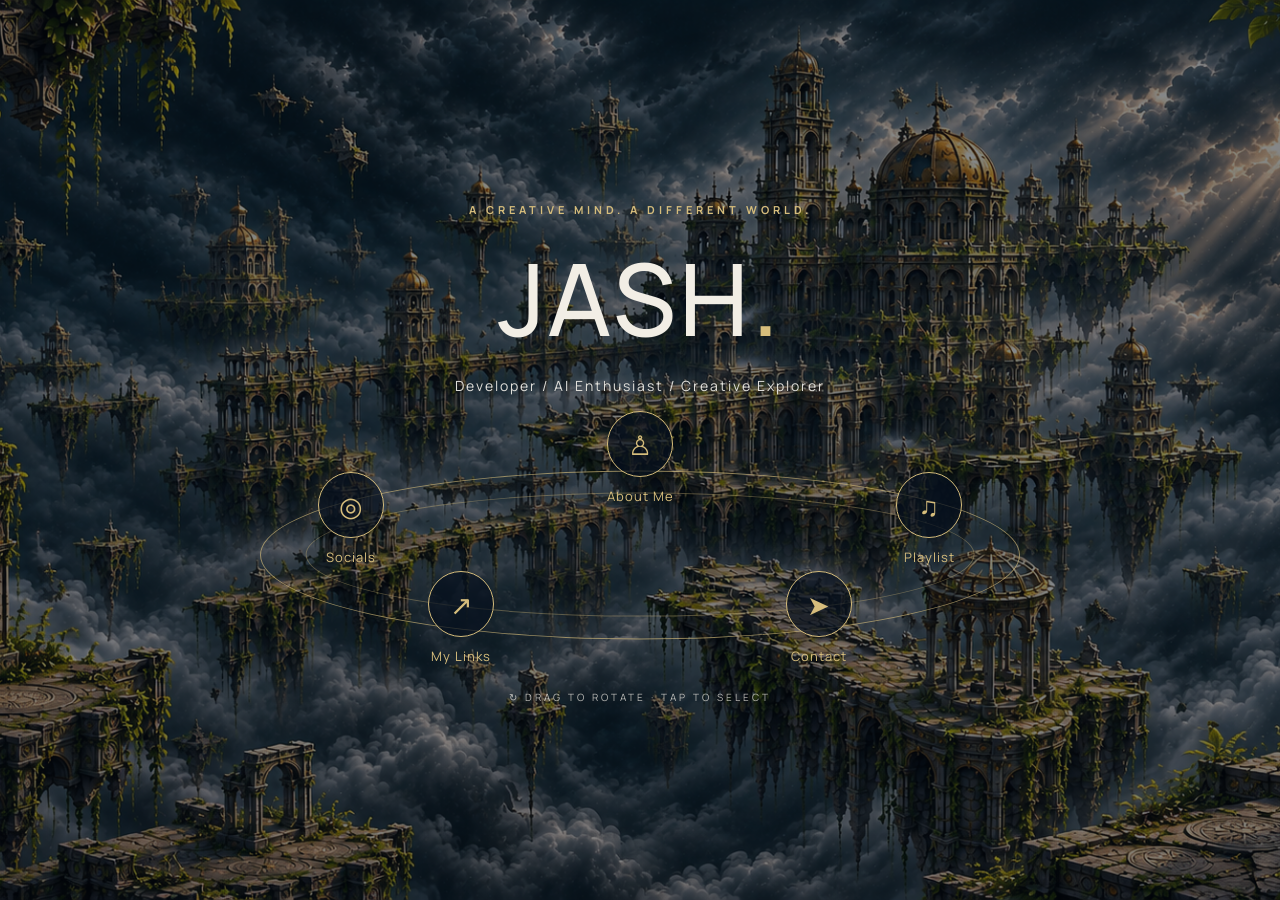
==== index.html @ 4633e201 "Initial commit: JASH Creative World portfolio" ====
<!DOCTYPE html>
<html lang="en">
<head>
    <meta charset="UTF-8">
    <meta name="viewport" content="width=device-width, initial-scale=1.0">

    <meta name="theme-color" content="#07111f">

    <title>JASH | My Creative World</title>

    <!-- Google Fonts -->
    <link rel="preconnect" href="https://fonts.googleapis.com">
    <link rel="preconnect" href="https://fonts.gstatic.com" crossorigin>

    <link href="https://fonts.googleapis.com/css2?family=Manrope:wght@400;500;600;700;800&display=swap" rel="stylesheet">

    <!-- CSS -->
    <link rel="stylesheet" href="css/style.css">
</head>

<body>

    <!-- Fixed background -->
    <div class="background"></div>
    <div class="background-overlay"></div>

    <!-- Main website -->
    <main id="app">

    <!-- HERO INTRODUCTION -->
    <section class="hero">

        <p class="hero-eyebrow">
            A CREATIVE MIND. A DIFFERENT WORLD.
        </p>

        <h1>JASH<span>.</span></h1>

        <p class="hero-role">
            Developer / AI Enthusiast / Creative Explorer
        </p>

    </section>

    <!-- ORBITAL NAVIGATION -->
    <section class="orbit-section">

        <div class="orbit-container">

            <!-- Golden orbital paths -->
            <div class="orbit orbit-outer"></div>
            <div class="orbit orbit-inner"></div>

            <!-- Navigation destinations -->
            <div class="orbit-items">

                <button class="orbit-item" data-destination="about">
                    <span class="orbit-icon">♙</span>
                    <span class="orbit-label">About Me</span>
                </button>

                <button class="orbit-item" data-destination="playlist">
                    <span class="orbit-icon">♫</span>
                    <span class="orbit-label">Playlist</span>
                </button>

                <button class="orbit-item" data-destination="contact">
                    <span class="orbit-icon">➤</span>
                    <span class="orbit-label">Contact</span>
                </button>

                <button class="orbit-item" data-destination="links">
                    <span class="orbit-icon">↗</span>
                    <span class="orbit-label">My Links</span>
                </button>

                <button class="orbit-item" data-destination="socials">
                    <span class="orbit-icon">◎</span>
                    <span class="orbit-label">Socials</span>
                </button>

            </div>

        </div>

        <p class="orbit-instruction">
            ↻ DRAG TO ROTATE · TAP TO SELECT
        </p>

<!-- DESTINATION PANEL -->
<section
    class="destination-panel"
    id="destination-panel"
    aria-hidden="true"
    aria-labelledby="panel-title"
    inert
>
    <button class="panel-close" id="panel-close" aria-label="Close panel">
        ×
    </button>

    <div class="panel-content">
        <p class="panel-eyebrow">WELCOME TO MY WORLD</p>
        <h2 id="panel-title">About Me</h2>
        <div id="panel-body"></div>
    </div>
</section>


    </section>

</main>

    <!-- JavaScript -->
    <script src="js/script.js"></script>

</body>
</html>
---- css/style.css ----
* {
    margin: 0;
    padding: 0;
    box-sizing: border-box;
}

body {
    background: #07111f;
    color: #f2eee5;
    font-family: 'Manrope', sans-serif;
    min-height: 100vh;
    overflow-x: hidden;
}

/* Fixed cinematic background */


/* CINEMATIC FIXED BACKGROUND */

.background {
    position: fixed;
    inset: 0;
    z-index: -2;

    background-image: url("../assets/images/background-world1.png");

    background-size: cover;
    background-position: center;
    background-repeat: no-repeat;

    background-color: #07111f;
}

/* ATMOSPHERIC DARK OVERLAY */

.background-overlay {
    position: fixed;
    inset: 0;
    z-index: -1;

    background: rgba(3, 10, 20, 0.48);

    pointer-events: none;
}

/* Main content */

#app {
    min-height: 100vh;
    position: relative;

    display: flex;
    flex-direction: column;
    justify-content: center;
    align-items: center;

    text-align: center;
    padding: 30px;
}

h1 {
    font-size: clamp(55px, 12vw, 100px);
    font-weight: 500;
    letter-spacing: 5px;
}

p {
    color: #d6bd7c;
    letter-spacing: 4px;
    font-size: 12px;
    margin-top: 15px;
}

/* =====================================
   PHASE 2 — ORBITAL NAVIGATION
===================================== */

.hero {
    text-align: center;
    padding: 25px 15px 10px;
    position: relative;
    z-index: 2;
}

.hero-eyebrow {
    color: #d6bd7c;
    font-size: 11px;
    font-weight: 700;
    letter-spacing: 4px;
    margin-bottom: 12px;
}

.hero h1 {
    font-size: clamp(65px, 10vw, 100px);
    font-weight: 500;
    letter-spacing: 3px;
}

.hero h1 span {
    color: #d6bd7c;
}

.hero-role {
    color: #e0dfda;
    font-size: 14px;
    letter-spacing: 2px;
    margin-top: 10px;
}

/* ORBIT SECTION */

.orbit-section {
    width: 100%;
    padding: 20px 15px 35px;
    text-align: center;
    position: relative;
    z-index: 2;
}

.orbit-container {
    width: min(760px, 95vw);
    height: 260px;
    margin: auto;
    position: relative;
}

/* GOLDEN ORBITAL RINGS */

.orbit {
    position: absolute;
    left: 50%;
    top: 50%;
    border: 1px solid rgba(214, 189, 124, 0.65);
    border-radius: 50%;
    transform: translate(-50%, -50%);
    pointer-events: none;
}

.orbit-outer {
    width: 100%;
    height: 65%;
}

.orbit-inner {
    width: 88%;
    height: 48%;
    opacity: 0.55;
}

/* ORBIT DESTINATIONS */

.orbit-items {
    position: absolute;
    inset: 0;
}

.orbit-item {
    position: absolute;
    display: flex;
    flex-direction: column;
    align-items: center;
    gap: 10px;

    background: transparent;
    border: none;
    color: #d6bd7c;

    cursor: pointer;
    font-family: inherit;
    min-width: 90px;
    min-height: 110px;

    transform: translate(-50%, -50%);
    transition: transform 0.3s ease;
}

.orbit-item:nth-child(1) {
    left: 10%;
    top: 43%;
}

.orbit-item:nth-child(2) {
    left: 30%;
    top: 72%;
}

.orbit-item:nth-child(3) {
    left: 50%;
    top: 80%;
}

.orbit-item:nth-child(4) {
    left: 70%;
    top: 72%;
}

.orbit-item:nth-child(5) {
    left: 90%;
    top: 43%;
}

/* CIRCULAR ICONS */

.orbit-icon {
    width: 66px;
    height: 66px;

    display: flex;
    justify-content: center;
    align-items: center;

    border: 1px solid #d6bd7c;
    border-radius: 50%;

    background: rgba(7, 17, 31, 0.72);

    color: #d6bd7c;
    font-size: 27px;

    transition: all 0.3s ease;
}

.orbit-item:hover .orbit-icon {
    background: #d6bd7c;
    color: #07111f;
    transform: scale(1.1);
    box-shadow: 0 0 25px rgba(214, 189, 124, 0.25);
}

/* DESTINATION LABELS */

.orbit-label {
    font-size: 13px;
    letter-spacing: 1px;
    white-space: nowrap;
    color: #d6bd7c;
}

.orbit-instruction {
    color: rgba(242, 238, 229, 0.75);
    font-size: 10px;
    letter-spacing: 3px;
    margin-top: 5px;
}

/* MOBILE RESPONSIVENESS */

@media (max-width: 600px) {

    .orbit-container {
        height: 210px;
    }

    .orbit-item {
        min-width: 65px;
        min-height: 90px;
        gap: 8px;
    }

    .orbit-icon {
        width: 52px;
        height: 52px;
        font-size: 22px;
    }

    .orbit-label {
        font-size: 10px;
        letter-spacing: 0.5px;
    }

    .orbit-instruction {
        font-size: 9px;
        letter-spacing: 1.5px;
    }

    .orbit-outer {
        height: 58%;
    }

    .orbit-inner {
        height: 42%;
    }
}

@media (max-width: 370px) {

    .orbit-container {
        height: 190px;
    }

    .orbit-icon {
        width: 46px;
        height: 46px;
    }

    .orbit-label {
        font-size: 9px;
    }
}

/* ORBIT INTERACTION */

.orbit-container {
    cursor: grab;
    touch-action: pan-y;
    user-select: none;
}

.orbit-container.dragging {
    cursor: grabbing;
}

.orbit-item {
    z-index: 2;
    -webkit-tap-highlight-color: transparent;
}

.orbit-item.active .orbit-icon {
    background: #d6bd7c;
    color: #07111f;
    box-shadow:
        0 0 15px rgba(214, 189, 124, 0.7),
        0 0 35px rgba(214, 189, 124, 0.3);
    transform: scale(1.12);
}

.orbit-item.active .orbit-label {
    color: #fff1c5;
    font-weight: 800;
}

.orbit-item:focus-visible {
    outline: 2px solid #d6bd7c;
    outline-offset: 5px;
    border-radius: 50%;
}

@media (prefers-reduced-motion: reduce) {
    .orbit-item,
    .orbit-icon,
    .orbit-label {
        transition: none !important;
    }
}

/* =====================================
   PHASE 2.4 — DESTINATION PANELS
===================================== */

.destination-panel {
    position: fixed;
    inset: 0;
    z-index: 10;

    display: flex;
    justify-content: center;
    align-items: center;

    padding: 30px 20px;
    background: rgba(3, 9, 18, 0.88);

    opacity: 0;
    visibility: hidden;
    pointer-events: none;

    transition: opacity 0.4s ease, visibility 0.4s ease;
}

.destination-panel.is-open {
    opacity: 1;
    visibility: visible;
    pointer-events: auto;
}

.panel-content {
    width: min(720px, 100%);
    max-height: 80vh;
    overflow-y: auto;
    padding: 55px 35px;

    border: 1px solid rgba(214, 189, 124, 0.5);
    background: rgba(7, 17, 31, 0.96);
    text-align: center;
}

.panel-eyebrow {
    color: #d6bd7c;
    font-size: 10px;
    letter-spacing: 4px;
}

.panel-content h2 {
    color: #f2eee5;
    font-size: clamp(32px, 6vw, 55px);
    font-weight: 500;
    margin: 15px 0 25px;
}

.panel-content h3 {
    color: #d6bd7c;
    margin: 22px 0 10px;
}

.panel-content p {
    color: #e0dfda;
    font-size: 14px;
    line-height: 1.9;
    letter-spacing: 0.5px;
}

.panel-close {
    position: absolute;
    top: 25px;
    right: 30px;

    background: transparent;
    border: 1px solid #d6bd7c;
    color: #d6bd7c;

    width: 45px;
    height: 45px;
    border-radius: 50%;

    font-size: 30px;
    cursor: pointer;
}

.panel-close:hover {
    background: #d6bd7c;
    color: #07111f;
}

.panel-link {
    display: inline-block;
    margin: 10px;
    padding: 12px 22px;
    border: 1px solid #d6bd7c;
    color: #d6bd7c;
    text-decoration: none;
    transition: 0.3s ease;
}

.panel-link:hover {
    background: #d6bd7c;
    color: #07111f;
}

@media (max-width: 600px) {
    .panel-content {
        padding: 45px 20px;
    }

    .panel-close {
        top: 15px;
        right: 15px;
    }
}

@media (prefers-reduced-motion: reduce) {
    .destination-panel,
    .panel-link {
        transition: none;
    }
}

/* ABOUT ME EXPERIENCE */

.destination-panel.is-about {
    padding: clamp(16px, 4vw, 48px);
}

.destination-panel.is-about .panel-content {
    width: min(1040px, 100%);
    max-height: 88vh;
    padding: clamp(28px, 5vw, 64px);
    overflow-y: auto;
    border-color: rgba(214, 189, 124, 0.42);
    background:
        linear-gradient(145deg, rgba(10, 23, 38, 0.98), rgba(5, 14, 25, 0.98));
    box-shadow: 0 28px 90px rgba(0, 0, 0, 0.45);
    text-align: left;
    scrollbar-color: rgba(214, 189, 124, 0.55) rgba(7, 17, 31, 0.7);
}

.destination-panel.is-about .panel-eyebrow {
    color: #d6bd7c;
    letter-spacing: 3px;
}

.destination-panel.is-about .panel-content h2 {
    margin: 10px 0 32px;
    letter-spacing: 1px;
}

.about-experience {
    display: grid;
    gap: clamp(30px, 5vw, 54px);
    animation: about-arrive 0.55s ease both;
}

.about-intro {
    max-width: 760px;
    padding-bottom: clamp(26px, 4vw, 42px);
    border-bottom: 1px solid rgba(214, 189, 124, 0.28);
}

.about-kicker,
.about-section-number {
    color: #d6bd7c;
    font-size: 10px;
    font-weight: 800;
    letter-spacing: 2.5px;
}

.about-intro .about-lede {
    margin-top: 20px;
    color: #f2eee5;
    font-size: clamp(20px, 3.2vw, 30px);
    font-weight: 500;
    line-height: 1.55;
    letter-spacing: 0.1px;
}

.about-intro .about-copy,
.about-section > p:not(.about-section-number),
.about-ambition > p:not(.about-section-number) {
    margin-top: 14px;
    color: #c4cbd2;
    font-size: 14px;
    line-height: 1.9;
    letter-spacing: 0.15px;
}

.about-detail-grid {
    display: grid;
    grid-template-columns: repeat(2, minmax(0, 1fr));
    gap: clamp(28px, 5vw, 60px);
}

.about-section h3,
.about-ambition h3 {
    margin: 12px 0 0;
    color: #f2eee5;
    font-size: clamp(20px, 2.7vw, 26px);
    font-weight: 500;
    line-height: 1.4;
}

.about-interest-list,
.about-skill-list {
    display: flex;
    flex-wrap: wrap;
    gap: 10px;
    margin-top: 20px;
    list-style: none;
}

.about-interest-list li,
.about-skill-list li {
    border: 1px solid rgba(214, 189, 124, 0.32);
    color: #e8e1d2;
}

.about-interest-list li {
    padding: 9px 12px;
    font-size: 12px;
    letter-spacing: 0.2px;
}

.about-skill-list li {
    padding: 10px 15px;
    font-size: 13px;
    font-weight: 700;
}

.about-project-grid {
    display: grid;
    grid-template-columns: repeat(3, minmax(0, 1fr));
    gap: 14px;
    margin-top: 22px;
}

.about-project {
    position: relative;
    min-width: 0;
    padding: 24px 20px 22px;
    border-top: 1px solid rgba(214, 189, 124, 0.58);
    background: rgba(3, 10, 20, 0.42);
}

.about-project-index {
    color: rgba(214, 189, 124, 0.7);
    font-size: 10px;
    font-weight: 800;
    letter-spacing: 2px;
}

.about-project h4 {
    margin-top: 13px;
    color: #f2eee5;
    font-size: 19px;
    font-weight: 700;
}

.about-project .about-project-name {
    min-height: 42px;
    margin-top: 8px;
    color: #d6bd7c;
    font-size: 11px;
    line-height: 1.6;
    letter-spacing: 0.2px;
}

.about-project p:last-child {
    margin-top: 14px;
    color: #c4cbd2;
    font-size: 12px;
    line-height: 1.75;
    letter-spacing: 0.1px;
}

.about-ambition {
    padding: 26px clamp(20px, 4vw, 38px);
    border-left: 2px solid #d6bd7c;
    background: linear-gradient(90deg, rgba(214, 189, 124, 0.09), transparent 78%);
}

.about-ambition h3 {
    color: #fff1c5;
}

@keyframes about-arrive {
    from {
        opacity: 0;
        transform: translateY(12px);
    }

    to {
        opacity: 1;
        transform: translateY(0);
    }
}

@media (max-width: 700px) {
    .destination-panel.is-about {
        padding: 14px;
    }

    .destination-panel.is-about .panel-content {
        max-height: 90vh;
        padding: 30px 22px;
    }

    .about-detail-grid,
    .about-project-grid {
        grid-template-columns: 1fr;
    }

    .about-project .about-project-name {
        min-height: 0;
    }
}

@media (prefers-reduced-motion: reduce) {
    .about-experience {
        animation: none;
    }
}
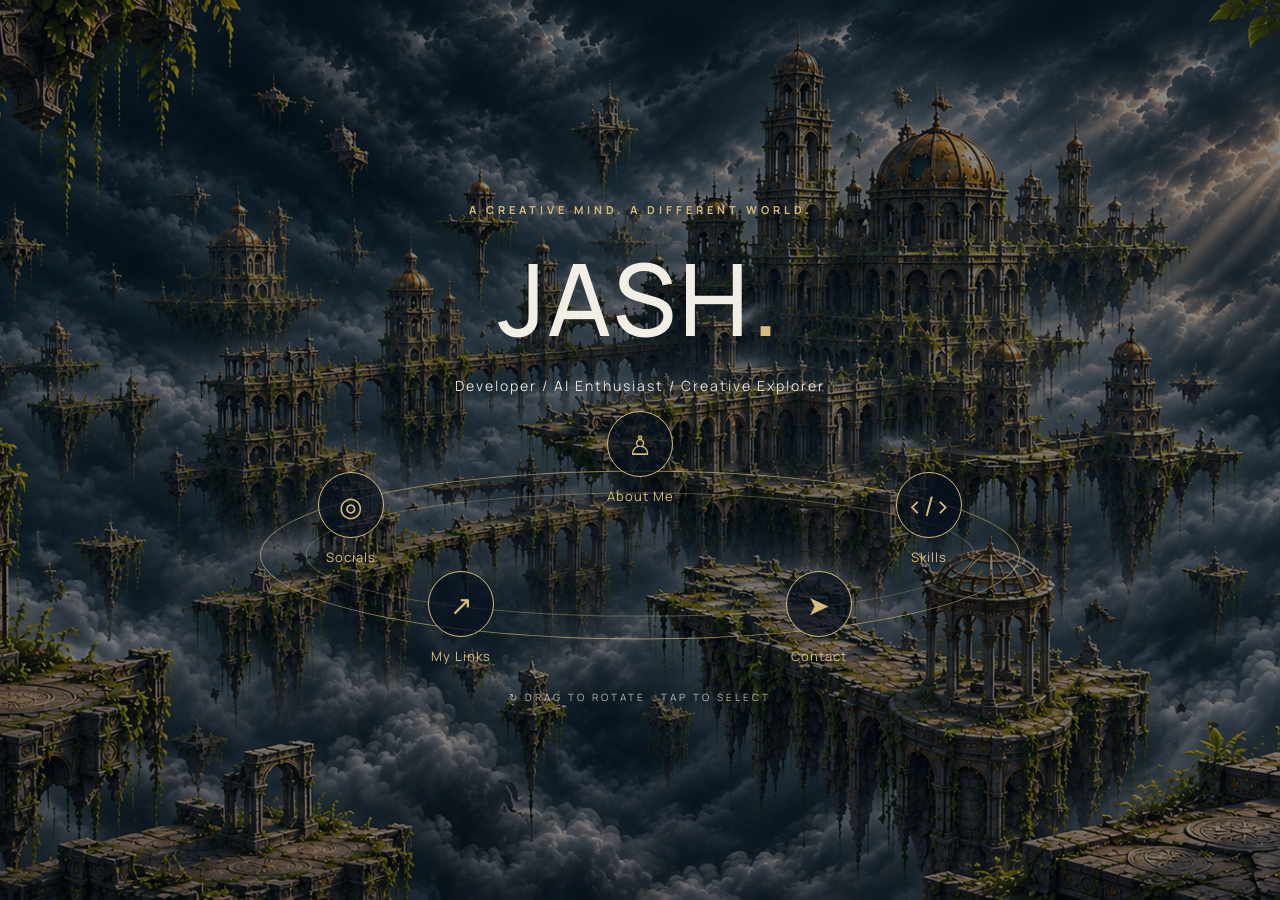
==== commit c500564e: "Build Skills and Contact portfolio sections Co-authored-by: Copilot <223556219+Copilot@users.noreply" ====
--- a/index.html
+++ b/index.html
@@ -60,9 +60,9 @@
                     <span class="orbit-label">About Me</span>
                 </button>
 
-                <button class="orbit-item" data-destination="playlist">
-                    <span class="orbit-icon">♫</span>
-                    <span class="orbit-label">Playlist</span>
+                <button class="orbit-item" data-destination="skills">
+                    <span class="orbit-icon">&lt;/&gt;</span>
+                    <span class="orbit-label">Skills</span>
                 </button>
 
                 <button class="orbit-item" data-destination="contact">
--- a/css/style.css
+++ b/css/style.css
@@ -13,9 +13,6 @@
     overflow-x: hidden;
 }
 
-/* Fixed cinematic background */
-
-
 /* CINEMATIC FIXED BACKGROUND */
 
 .background {
@@ -30,6 +27,12 @@
     background-repeat: no-repeat;
 
     background-color: #07111f;
+}
+
+@media (max-width: 767px) {
+    .background {
+        background-image: url("../assets/images/background-world2.png");
+    }
 }
 
 /* ATMOSPHERIC DARK OVERLAY */
@@ -119,7 +122,7 @@
 }
 
 .orbit-container {
-    width: min(760px, 95vw);
+    width: min(760px, 100%);
     height: 260px;
     margin: auto;
     position: relative;
@@ -667,3 +670,654 @@
         animation: none;
     }
 }
+
+/* SKILLS EXPERIENCE */
+
+.destination-panel.is-skills {
+    padding: clamp(16px, 4vw, 48px);
+}
+
+.destination-panel.is-skills .panel-content {
+    width: min(1040px, 100%);
+    max-height: 88vh;
+    padding: clamp(28px, 5vw, 64px);
+    overflow-y: auto;
+    border-color: rgba(214, 189, 124, 0.42);
+    background:
+        linear-gradient(145deg, rgba(10, 23, 38, 0.98), rgba(5, 14, 25, 0.98));
+    text-align: left;
+    scrollbar-color: rgba(214, 189, 124, 0.55) rgba(7, 17, 31, 0.7);
+}
+
+.destination-panel.is-skills .panel-content h2 {
+    margin: 10px 0 30px;
+    letter-spacing: 1px;
+}
+
+.skills-experience {
+    display: grid;
+    gap: clamp(30px, 5vw, 52px);
+    animation: skills-arrive 0.45s ease both;
+}
+
+.skills-intro {
+    max-width: 720px;
+}
+
+.skill-section-kicker {
+    color: #d6bd7c;
+    font-size: 10px;
+    font-weight: 800;
+    letter-spacing: 2.5px;
+}
+
+.skills-intro h3,
+.skills-section-heading h3,
+.skill-detail-heading h3 {
+    margin: 12px 0 0;
+    color: #f2eee5;
+    font-size: clamp(22px, 3vw, 30px);
+    font-weight: 500;
+    line-height: 1.4;
+}
+
+.skills-intro > p:last-child,
+.skills-section-heading > p:last-child {
+    margin-top: 12px;
+    color: #c4cbd2;
+    font-size: 14px;
+    line-height: 1.8;
+    letter-spacing: 0.15px;
+}
+
+.skills-grid {
+    display: grid;
+    grid-template-columns: repeat(4, minmax(0, 1fr));
+    gap: 14px;
+}
+
+.skill-card {
+    display: grid;
+    align-content: start;
+    gap: 12px;
+    min-width: 0;
+    min-height: 220px;
+    padding: 20px;
+    border: 1px solid rgba(214, 189, 124, 0.24);
+    background: rgba(3, 10, 20, 0.48);
+    color: #f2eee5;
+    font: inherit;
+    text-align: left;
+    cursor: pointer;
+    transition: border-color 0.25s ease, background-color 0.25s ease, transform 0.25s ease;
+}
+
+.skill-card:hover {
+    transform: translateY(-3px);
+    border-color: rgba(214, 189, 124, 0.72);
+    background-color: rgba(16, 40, 59, 0.72);
+}
+
+.skill-card:focus-visible,
+.skill-back-button:focus-visible,
+.certificate-links a:focus-visible {
+    outline: 2px solid #d6bd7c;
+    outline-offset: 4px;
+}
+
+.skill-card-top {
+    display: flex;
+    align-items: flex-start;
+    justify-content: space-between;
+}
+
+.skill-logo {
+    display: block;
+    width: 42px;
+    height: 42px;
+    object-fit: contain;
+}
+
+.skill-card-arrow {
+    display: grid;
+    width: 28px;
+    height: 28px;
+    place-items: center;
+    border: 1px solid rgba(214, 189, 124, 0.38);
+    border-radius: 50%;
+    color: #d6bd7c;
+    font-size: 14px;
+    transition: transform 0.25s ease, background-color 0.25s ease;
+}
+
+.skill-card:hover .skill-card-arrow {
+    transform: translate(2px, -2px);
+    background: rgba(214, 189, 124, 0.12);
+}
+
+.skill-card-name {
+    font-size: 17px;
+    font-weight: 700;
+    line-height: 1.35;
+}
+
+.skill-status {
+    display: inline-flex;
+    width: fit-content;
+    padding: 5px 9px;
+    border: 1px solid rgba(214, 189, 124, 0.35);
+    color: #e8ce88;
+    font-size: 10px;
+    font-weight: 700;
+    letter-spacing: 0.8px;
+}
+
+.skill-card-description {
+    color: #c4cbd2;
+    font-size: 12px;
+    line-height: 1.7;
+}
+
+.skill-card-action {
+    align-self: end;
+    margin-top: 4px;
+    color: #d6bd7c;
+    font-size: 11px;
+    font-weight: 700;
+    letter-spacing: 0.6px;
+}
+
+.skills-certifications {
+    padding-top: clamp(24px, 4vw, 38px);
+    border-top: 1px solid rgba(214, 189, 124, 0.3);
+}
+
+.certificate-list {
+    display: grid;
+    gap: 14px;
+    margin-top: 20px;
+}
+
+.certificate-placeholder,
+.certificate-entry {
+    padding: clamp(18px, 3vw, 28px);
+    border-left: 2px solid rgba(214, 189, 124, 0.65);
+    background: rgba(3, 10, 20, 0.4);
+}
+
+.certificate-placeholder h4,
+.certificate-entry h4,
+.skill-detail-section h4,
+.skill-detail-certifications > h4 {
+    margin: 10px 0 0;
+    color: #f2eee5;
+    font-size: 18px;
+    font-weight: 600;
+}
+
+.certificate-fields {
+    display: grid;
+    grid-template-columns: repeat(2, minmax(0, 1fr));
+    gap: 14px 28px;
+    margin-top: 20px;
+}
+
+.certificate-fields dt {
+    color: #d6bd7c;
+    font-size: 10px;
+    font-weight: 800;
+    letter-spacing: 1px;
+    text-transform: uppercase;
+}
+
+.certificate-fields dd {
+    margin-top: 5px;
+    color: #c4cbd2;
+    font-size: 12px;
+    line-height: 1.6;
+}
+
+.certificate-links {
+    display: flex;
+    flex-wrap: wrap;
+    gap: 10px 20px;
+    margin-top: 18px;
+    color: #aeb8c5;
+    font-size: 12px;
+}
+
+.certificate-links a {
+    color: #e8ce88;
+    text-underline-offset: 4px;
+}
+
+.certificate-image {
+    display: block;
+    width: min(100%, 520px);
+    height: auto;
+    margin-top: 20px;
+    border: 1px solid rgba(214, 189, 124, 0.3);
+}
+
+.skill-detail-view {
+    display: grid;
+    gap: 26px;
+    animation: skills-arrive 0.35s ease both;
+}
+
+.skill-back-button {
+    width: fit-content;
+    padding: 8px 0;
+    border: 0;
+    background: transparent;
+    color: #d6bd7c;
+    font: inherit;
+    font-size: 13px;
+    cursor: pointer;
+}
+
+.skill-back-button span {
+    margin-right: 7px;
+}
+
+.skill-detail-heading {
+    display: flex;
+    align-items: center;
+    gap: 18px;
+}
+
+.skill-detail-heading .skill-logo {
+    width: 58px;
+    height: 58px;
+}
+
+.skill-detail-heading .skill-status {
+    margin-bottom: 5px;
+}
+
+.skill-detail-heading h3 {
+    margin-top: 0;
+}
+
+.skill-detail-intro,
+.skill-detail-placeholder {
+    margin: 0;
+    color: #c4cbd2;
+    font-size: 14px;
+    line-height: 1.8;
+    letter-spacing: 0.15px;
+}
+
+.skill-detail-grid {
+    display: grid;
+    grid-template-columns: repeat(2, minmax(0, 1fr));
+    gap: 20px;
+}
+
+.skill-detail-section {
+    padding-top: 16px;
+    border-top: 1px solid rgba(214, 189, 124, 0.38);
+}
+
+.skill-detail-section h4,
+.skill-detail-certifications > h4 {
+    margin-top: 0;
+    font-size: 16px;
+}
+
+.skill-detail-section ul {
+    display: grid;
+    gap: 9px;
+    margin: 13px 0 0;
+    padding-left: 18px;
+    color: #c4cbd2;
+    font-size: 13px;
+    line-height: 1.7;
+}
+
+.skill-detail-section li::marker {
+    color: #d6bd7c;
+}
+
+.skill-detail-certifications {
+    padding-top: 22px;
+    border-top: 1px solid rgba(214, 189, 124, 0.3);
+}
+
+@keyframes skills-arrive {
+    from {
+        opacity: 0;
+        transform: translateY(10px);
+    }
+
+    to {
+        opacity: 1;
+        transform: translateY(0);
+    }
+}
+
+@media (max-width: 900px) {
+    .skills-grid {
+        grid-template-columns: repeat(3, minmax(0, 1fr));
+    }
+}
+
+@media (max-width: 700px) {
+    .destination-panel.is-skills {
+        padding: 14px;
+    }
+
+    .destination-panel.is-skills .panel-content {
+        max-height: 90vh;
+        padding: 30px 22px;
+    }
+
+    .skills-grid {
+        grid-template-columns: repeat(2, minmax(0, 1fr));
+        gap: 10px;
+    }
+
+    .skill-card {
+        min-height: 220px;
+        padding: 16px;
+    }
+
+    .skill-detail-grid,
+    .certificate-fields {
+        grid-template-columns: 1fr;
+    }
+}
+
+@media (max-width: 380px) {
+    .skills-grid {
+        grid-template-columns: 1fr;
+    }
+}
+
+@media (prefers-reduced-motion: reduce) {
+    .skills-experience,
+    .skill-detail-view {
+        animation: none;
+    }
+
+    .skill-card,
+    .skill-card-arrow {
+        transition: none;
+    }
+}
+
+/* CONTACT EXPERIENCE */
+
+.destination-panel.is-contact {
+    padding: clamp(16px, 4vw, 48px);
+}
+
+.destination-panel.is-contact .panel-content {
+    width: min(940px, 100%);
+    max-height: 88vh;
+    padding: clamp(28px, 5vw, 60px);
+    overflow-y: auto;
+    border-color: rgba(214, 189, 124, 0.42);
+    background:
+        linear-gradient(145deg, rgba(10, 23, 38, 0.98), rgba(5, 14, 25, 0.98));
+    text-align: left;
+    scrollbar-color: rgba(214, 189, 124, 0.55) rgba(7, 17, 31, 0.7);
+}
+
+.destination-panel.is-contact .panel-content h2 {
+    margin: 10px 0 30px;
+    letter-spacing: 1px;
+}
+
+.contact-experience {
+    display: grid;
+    gap: clamp(28px, 4vw, 42px);
+    animation: contact-arrive 0.45s ease both;
+}
+
+.contact-intro {
+    max-width: 700px;
+}
+
+.contact-kicker {
+    color: #d6bd7c;
+    font-size: 10px;
+    font-weight: 800;
+    letter-spacing: 2.5px;
+}
+
+.contact-intro h3 {
+    margin: 14px 0 0;
+    color: #f2eee5;
+    font-size: clamp(28px, 5vw, 46px);
+    font-weight: 500;
+    letter-spacing: 1.5px;
+}
+
+.contact-intro > p:last-child {
+    margin-top: 12px;
+    color: #c4cbd2;
+    font-size: 14px;
+    line-height: 1.8;
+    letter-spacing: 0.15px;
+}
+
+.contact-methods {
+    display: grid;
+    grid-template-columns: repeat(4, minmax(0, 1fr));
+    border-top: 1px solid rgba(214, 189, 124, 0.3);
+    border-bottom: 1px solid rgba(214, 189, 124, 0.3);
+}
+
+.contact-method {
+    display: grid;
+    align-content: start;
+    gap: 9px;
+    min-width: 0;
+    padding: 18px 20px;
+}
+
+.contact-method + .contact-method {
+    border-left: 1px solid rgba(214, 189, 124, 0.22);
+}
+
+.contact-method-label {
+    color: #d6bd7c;
+    font-size: 10px;
+    font-weight: 800;
+    letter-spacing: 1.5px;
+    text-transform: uppercase;
+}
+
+.contact-method-value {
+    color: #c4cbd2;
+    font-size: 12px;
+    line-height: 1.6;
+    overflow-wrap: anywhere;
+}
+
+.contact-method-link {
+    display: flex;
+    align-items: center;
+    gap: 8px;
+    width: fit-content;
+    color: #fff1c5;
+    text-decoration: none;
+    text-underline-offset: 4px;
+    transition: color 0.2s ease;
+}
+
+.contact-method-link:hover {
+    color: #d6bd7c;
+    text-decoration: underline;
+}
+
+.contact-form {
+    display: grid;
+    gap: 22px;
+}
+
+.contact-form-heading h4 {
+    margin-top: 8px;
+    color: #f2eee5;
+    font-size: 21px;
+    font-weight: 500;
+}
+
+.contact-form-grid {
+    display: grid;
+    grid-template-columns: repeat(2, minmax(0, 1fr));
+    gap: 18px;
+}
+
+.contact-field {
+    display: grid;
+    gap: 8px;
+    min-width: 0;
+}
+
+.contact-field-full {
+    grid-column: 1 / -1;
+}
+
+.contact-field label {
+    color: #e8e1d2;
+    font-size: 12px;
+    font-weight: 700;
+    letter-spacing: 0.5px;
+}
+
+.contact-field input,
+.contact-field textarea {
+    width: 100%;
+    min-height: 46px;
+    padding: 12px 14px;
+    border: 1px solid rgba(214, 189, 124, 0.3);
+    border-radius: 0;
+    background: rgba(3, 10, 20, 0.5);
+    color: #f2eee5;
+    font: inherit;
+    font-size: 14px;
+    line-height: 1.6;
+    transition: border-color 0.2s ease, background-color 0.2s ease, box-shadow 0.2s ease;
+}
+
+.contact-field textarea {
+    min-height: 130px;
+    resize: vertical;
+}
+
+.contact-field input:focus,
+.contact-field textarea:focus {
+    outline: none;
+    border-color: #d6bd7c;
+    background: rgba(3, 10, 20, 0.78);
+    box-shadow: 0 0 0 3px rgba(214, 189, 124, 0.12);
+}
+
+.contact-form-footer {
+    display: flex;
+    align-items: center;
+    flex-wrap: wrap;
+    gap: 16px 22px;
+}
+
+.contact-submit {
+    display: inline-flex;
+    align-items: center;
+    justify-content: center;
+    gap: 12px;
+    min-height: 48px;
+    padding: 12px 20px;
+    border: 1px solid #d6bd7c;
+    background: #d6bd7c;
+    color: #07111f;
+    font: inherit;
+    font-size: 12px;
+    font-weight: 800;
+    letter-spacing: 0.5px;
+    cursor: pointer;
+    transition: background-color 0.2s ease, color 0.2s ease, transform 0.2s ease;
+}
+
+.contact-submit:hover {
+    transform: translateY(-2px);
+    background: transparent;
+    color: #fff1c5;
+}
+
+.contact-submit:focus-visible {
+    outline: 2px solid #fff1c5;
+    outline-offset: 4px;
+}
+
+.contact-form-note,
+.contact-form-status {
+    max-width: 440px;
+    margin: 0;
+    color: #aeb8c5;
+    font-size: 11px;
+    line-height: 1.7;
+    letter-spacing: 0.15px;
+}
+
+.contact-form-status {
+    color: #fff1c5;
+}
+
+@keyframes contact-arrive {
+    from {
+        opacity: 0;
+        transform: translateY(10px);
+    }
+
+    to {
+        opacity: 1;
+        transform: translateY(0);
+    }
+}
+
+@media (max-width: 700px) {
+    .destination-panel.is-contact {
+        padding: 14px;
+    }
+
+    .destination-panel.is-contact .panel-content {
+        max-height: 90vh;
+        padding: 30px 22px;
+    }
+
+    .contact-methods {
+        grid-template-columns: 1fr;
+    }
+
+    .contact-method {
+        padding: 14px 4px;
+    }
+
+    .contact-method + .contact-method {
+        border-top: 1px solid rgba(214, 189, 124, 0.22);
+        border-left: 0;
+    }
+
+    .contact-form-grid {
+        grid-template-columns: 1fr;
+    }
+
+    .contact-field-full {
+        grid-column: auto;
+    }
+}
+
+@media (prefers-reduced-motion: reduce) {
+    .contact-experience {
+        animation: none;
+    }
+
+    .contact-method-link,
+    .contact-field input,
+    .contact-field textarea,
+    .contact-submit {
+        transition: none;
+    }
+}
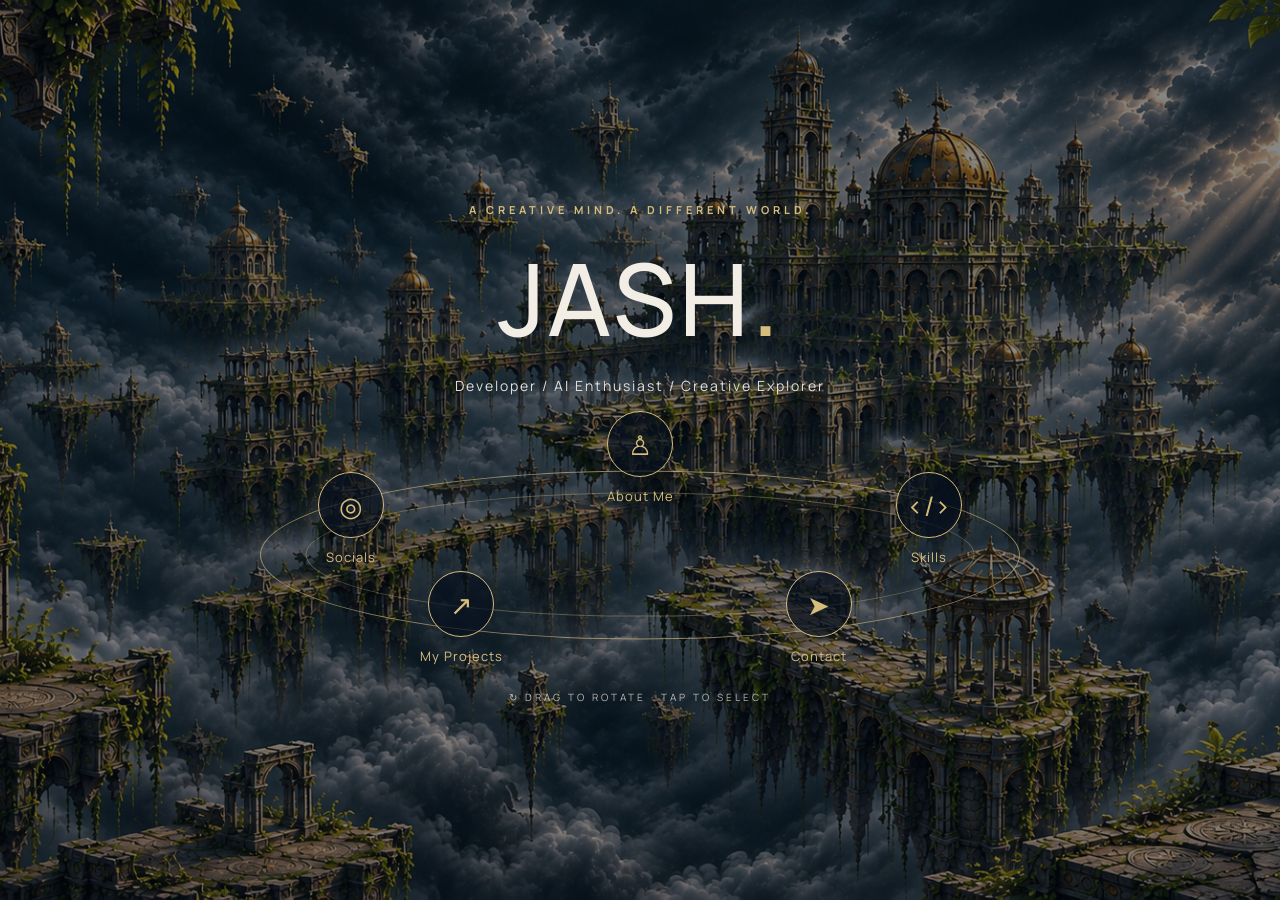
==== commit ccebec64: "Added My Projects Page" ====
--- a/index.html
+++ b/index.html
@@ -70,9 +70,9 @@
                     <span class="orbit-label">Contact</span>
                 </button>
 
-                <button class="orbit-item" data-destination="links">
+                <button class="orbit-item" data-destination="projects">
                     <span class="orbit-icon">↗</span>
-                    <span class="orbit-label">My Links</span>
+                    <span class="orbit-label">My Projects</span>
                 </button>
 
                 <button class="orbit-item" data-destination="socials">
--- a/css/style.css
+++ b/css/style.css
@@ -1321,3 +1321,831 @@
         transition: none;
     }
 }
+
+/* MY PROJECTS EXPERIENCE */
+
+.destination-panel.is-projects {
+    padding: clamp(16px, 4vw, 48px);
+}
+
+.destination-panel.is-projects .panel-content {
+    width: min(1120px, 100%);
+    max-height: 90vh;
+    padding: clamp(24px, 4.5vw, 58px);
+    overflow-y: auto;
+    border-color: rgba(214, 189, 124, 0.42);
+    background:
+        linear-gradient(145deg, rgba(10, 23, 38, 0.98), rgba(5, 14, 25, 0.98));
+    text-align: left;
+    scrollbar-color: rgba(214, 189, 124, 0.55) rgba(7, 17, 31, 0.7);
+}
+
+.destination-panel.is-projects .panel-content h2 {
+    margin: 8px 0 28px;
+    letter-spacing: 1px;
+}
+
+.projects-experience,
+.project-subview {
+    display: grid;
+    gap: clamp(24px, 4vw, 42px);
+    animation: projects-arrive 0.4s ease both;
+}
+
+.projects-intro,
+.project-subview-heading {
+    max-width: 760px;
+}
+
+.projects-kicker,
+.jewels-section-number {
+    color: #d6bd7c;
+    font-size: 10px;
+    font-weight: 800;
+    letter-spacing: 2.4px;
+}
+
+.projects-intro h3,
+.project-subview-heading h3 {
+    margin: 12px 0 0;
+    color: #f2eee5;
+    font-size: clamp(23px, 3.2vw, 34px);
+    font-weight: 500;
+    line-height: 1.35;
+}
+
+.projects-intro > p:last-child,
+.project-subview-heading > p:last-child {
+    margin-top: 12px;
+    color: #c4cbd2;
+    font-size: 14px;
+    line-height: 1.85;
+    letter-spacing: 0.15px;
+}
+
+.project-chapter-list {
+    display: grid;
+    border-top: 1px solid rgba(214, 189, 124, 0.34);
+}
+
+.project-chapter {
+    display: grid;
+    grid-template-columns: 52px minmax(0, 1fr) 36px;
+    align-items: center;
+    gap: 18px;
+    min-height: 104px;
+    padding: 18px 12px;
+    border: 0;
+    border-bottom: 1px solid rgba(214, 189, 124, 0.24);
+    border-left: 2px solid transparent;
+    background: transparent;
+    color: inherit;
+    font: inherit;
+    text-align: left;
+    cursor: pointer;
+    transition: background-color 0.25s ease, border-color 0.25s ease, padding 0.25s ease;
+}
+
+.project-chapter:hover,
+.project-chapter:focus-visible {
+    padding-left: 20px;
+    border-left-color: #d6bd7c;
+    background: rgba(214, 189, 124, 0.055);
+}
+
+.project-chapter:focus-visible,
+.project-back-button:focus-visible,
+.text-action:focus-visible,
+.jewels-gallery-item:focus-visible,
+.cad-design-card:focus-visible,
+.cad-gallery-image:focus-visible,
+.event-card button:focus-visible,
+.event-photo:focus-visible,
+.event-certificate-preview:focus-visible,
+.image-viewer-controls button:focus-visible,
+.project-inline-link:focus-visible {
+    outline: 2px solid #d6bd7c;
+    outline-offset: 4px;
+}
+
+.project-chapter-number {
+    color: rgba(214, 189, 124, 0.74);
+    font-size: 11px;
+    font-weight: 800;
+    letter-spacing: 2px;
+}
+
+.project-chapter-copy {
+    display: grid;
+    gap: 7px;
+}
+
+.project-chapter-title {
+    color: #f2eee5;
+    font-size: clamp(16px, 2.3vw, 21px);
+    font-weight: 600;
+}
+
+.project-chapter-description {
+    color: #aeb8c5;
+    font-size: 12px;
+    line-height: 1.65;
+}
+
+.project-chapter-arrow {
+    display: grid;
+    width: 32px;
+    height: 32px;
+    place-items: center;
+    border: 1px solid rgba(214, 189, 124, 0.42);
+    border-radius: 50%;
+    color: #d6bd7c;
+    transition: transform 0.2s ease, background-color 0.2s ease;
+}
+
+.project-chapter:hover .project-chapter-arrow {
+    transform: translate(2px, -2px);
+    background: rgba(214, 189, 124, 0.1);
+}
+
+.project-chapter-sk-jewels {
+    background: linear-gradient(90deg, rgba(74, 19, 31, 0.22), transparent 75%);
+}
+
+.project-chapter-sk-jewels .project-chapter-title {
+    color: #f0dfb6;
+}
+
+.project-back-button {
+    width: fit-content;
+    padding: 7px 0;
+    border: 0;
+    background: transparent;
+    color: #d6bd7c;
+    font: inherit;
+    font-size: 12px;
+    cursor: pointer;
+}
+
+.project-back-button span {
+    margin-right: 7px;
+}
+
+.project-subview-heading h3 {
+    margin-top: 10px;
+}
+
+.project-subview-heading > p:not(.projects-kicker):last-child {
+    margin-top: 11px;
+}
+
+.software-project-grid,
+.event-card-grid {
+    display: grid;
+    grid-template-columns: repeat(2, minmax(0, 1fr));
+    gap: 18px;
+}
+
+.software-project-card,
+.event-card {
+    min-width: 0;
+    border: 1px solid rgba(214, 189, 124, 0.25);
+    background: rgba(3, 10, 20, 0.42);
+}
+
+.project-media {
+    display: block;
+    width: 100%;
+    aspect-ratio: 16 / 9;
+    object-fit: cover;
+    border: 0;
+}
+
+.project-media-placeholder {
+    display: grid;
+    align-content: center;
+    justify-items: center;
+    gap: 10px;
+    padding: 20px;
+    border-bottom: 1px solid rgba(214, 189, 124, 0.2);
+    background:
+        radial-gradient(ellipse at 50% 70%, rgba(214, 189, 124, 0.1), transparent 62%),
+        linear-gradient(145deg, rgba(16, 40, 59, 0.6), rgba(3, 10, 20, 0.85));
+    color: #aeb8c5;
+    font-size: 11px;
+    letter-spacing: 0.7px;
+    text-align: center;
+}
+
+.media-placeholder-mark {
+    color: rgba(214, 189, 124, 0.75);
+    font-size: 22px;
+}
+
+.software-project-copy,
+.event-card-copy {
+    display: grid;
+    align-content: start;
+    gap: 10px;
+    padding: 20px;
+}
+
+.project-status,
+.event-category {
+    margin: 0;
+    color: #d6bd7c;
+    font-size: 9px;
+    font-weight: 800;
+    letter-spacing: 1.7px;
+    text-transform: uppercase;
+}
+
+.software-project-copy h4,
+.event-card-copy h4 {
+    margin: 0;
+    color: #f2eee5;
+    font-size: 20px;
+    font-weight: 600;
+}
+
+.project-full-title {
+    margin: 0;
+    color: #e8ce88;
+    font-size: 12px;
+    line-height: 1.65;
+}
+
+.project-description,
+.event-card-copy > p:not(.event-category):not(.event-certificate-status) {
+    margin: 0;
+    color: #c4cbd2;
+    font-size: 12px;
+    line-height: 1.8;
+    letter-spacing: 0.1px;
+}
+
+.project-technologies {
+    margin: 0;
+    color: #aeb8c5;
+    font-size: 11px;
+    line-height: 1.7;
+}
+
+.project-technologies span {
+    display: block;
+    margin-bottom: 3px;
+    color: #d6bd7c;
+    font-size: 9px;
+    font-weight: 800;
+    letter-spacing: 1px;
+    text-transform: uppercase;
+}
+
+.text-action {
+    display: inline-flex;
+    align-items: center;
+    gap: 8px;
+    width: fit-content;
+    margin-top: 4px;
+    padding: 6px 0;
+    border: 0;
+    background: transparent;
+    color: #e8ce88;
+    font: inherit;
+    font-size: 11px;
+    font-weight: 700;
+    cursor: pointer;
+    text-align: left;
+}
+
+.text-action:hover span {
+    transform: translateX(3px);
+}
+
+.text-action span {
+    transition: transform 0.2s ease;
+}
+
+.project-link-placeholder {
+    margin: 0;
+    color: #aeb8c5;
+    font-size: 12px;
+    line-height: 1.7;
+}
+
+.project-links {
+    display: flex;
+    flex-wrap: wrap;
+    gap: 12px 22px;
+}
+
+.project-links a,
+.project-inline-link {
+    color: #e8ce88;
+    font-size: 12px;
+    text-underline-offset: 4px;
+}
+
+.project-detail-view {
+    max-width: 900px;
+}
+
+.project-detail-media {
+    display: block;
+    width: 100%;
+    max-height: 440px;
+    aspect-ratio: 16 / 9;
+    object-fit: cover;
+    border: 1px solid rgba(214, 189, 124, 0.26);
+}
+
+.project-detail-facts {
+    display: grid;
+    grid-template-columns: repeat(2, minmax(0, 1fr));
+    gap: 18px 28px;
+    margin: 0;
+    padding: 20px 0;
+    border-top: 1px solid rgba(214, 189, 124, 0.25);
+    border-bottom: 1px solid rgba(214, 189, 124, 0.25);
+}
+
+.project-detail-facts dt {
+    color: #d6bd7c;
+    font-size: 9px;
+    font-weight: 800;
+    letter-spacing: 1.4px;
+    text-transform: uppercase;
+}
+
+.project-detail-facts dd {
+    margin: 7px 0 0;
+    color: #c4cbd2;
+    font-size: 12px;
+    line-height: 1.75;
+}
+
+.fact-full {
+    grid-column: 1 / -1;
+}
+
+/* SK JEWELS */
+
+.sk-jewels-view {
+    gap: clamp(32px, 5vw, 56px);
+}
+
+.jewels-hero {
+    display: grid;
+    min-height: clamp(220px, 34vw, 360px);
+    align-content: center;
+    justify-items: center;
+    gap: 11px;
+    padding: clamp(28px, 6vw, 72px);
+    border: 1px solid rgba(214, 189, 124, 0.36);
+    background:
+        radial-gradient(ellipse at center, rgba(112, 50, 42, 0.24), transparent 60%),
+        linear-gradient(135deg, rgba(5, 8, 12, 0.98), rgba(34, 13, 19, 0.88) 58%, rgba(9, 15, 23, 0.98));
+    text-align: center;
+}
+
+.jewels-wordmark {
+    margin: 0;
+    color: #fff5dc;
+    font-size: clamp(38px, 8vw, 76px);
+    font-weight: 500;
+    letter-spacing: clamp(5px, 1.6vw, 14px);
+}
+
+.jewels-wordmark span {
+    color: #d6bd7c;
+}
+
+.jewels-location {
+    margin: 0;
+    color: #d6bd7c;
+    font-size: 9px;
+    font-weight: 800;
+    letter-spacing: 3px;
+}
+
+.jewels-summary {
+    max-width: 660px;
+    margin: 10px 0 0;
+    color: #d6cfc2;
+    font-size: 13px;
+    line-height: 1.85;
+    letter-spacing: 0.2px;
+}
+
+.jewels-sections {
+    display: grid;
+    gap: clamp(34px, 5vw, 62px);
+}
+
+.jewels-section {
+    display: grid;
+    grid-template-columns: minmax(0, 0.85fr) minmax(0, 1.15fr);
+    align-items: center;
+    gap: clamp(22px, 4vw, 48px);
+    padding-top: 26px;
+    border-top: 1px solid rgba(214, 189, 124, 0.3);
+}
+
+.jewels-section:nth-child(even) .jewels-section-copy {
+    order: 2;
+}
+
+.jewels-section-copy h4,
+.cad-category-heading h4,
+.event-certificate-section h4 {
+    margin: 11px 0 0;
+    color: #f2eee5;
+    font-size: clamp(19px, 2.7vw, 27px);
+    font-weight: 500;
+}
+
+.jewels-section-copy > p:not(.jewels-section-number) {
+    margin: 11px 0 0;
+    color: #c4cbd2;
+    font-size: 12px;
+    line-height: 1.8;
+}
+
+.jewels-section-copy ul {
+    display: grid;
+    gap: 8px;
+    margin: 16px 0 0;
+    padding-left: 17px;
+    color: #e0dfda;
+    font-size: 11px;
+    line-height: 1.7;
+}
+
+.jewels-section-copy li::marker {
+    color: #d6bd7c;
+}
+
+.jewels-gallery,
+.cad-design-gallery,
+.event-photo-gallery {
+    display: grid;
+    grid-template-columns: repeat(2, minmax(0, 1fr));
+    gap: 10px;
+}
+
+.jewels-gallery-item,
+.cad-gallery-image,
+.event-photo {
+    min-width: 0;
+    padding: 0;
+    overflow: hidden;
+    border: 1px solid rgba(214, 189, 124, 0.26);
+    background: rgba(3, 10, 20, 0.5);
+    cursor: zoom-in;
+}
+
+.jewels-gallery-item .project-media,
+.cad-gallery-image .project-media,
+.event-photo .project-media {
+    transition: transform 0.35s ease, filter 0.35s ease;
+}
+
+.jewels-gallery-item:hover .project-media,
+.cad-gallery-image:hover .project-media,
+.event-photo:hover .project-media {
+    transform: scale(1.025);
+    filter: brightness(1.1);
+}
+
+.jewels-gallery-placeholder {
+    display: grid;
+    gap: 10px;
+}
+
+.jewels-gallery-placeholder .project-media {
+    min-height: 180px;
+}
+
+.jewels-gallery-placeholder > p {
+    margin: 0;
+    color: #aeb8c5;
+    font-size: 10px;
+    line-height: 1.7;
+}
+
+.jewels-gallery-placeholder code,
+.event-certificate-placeholder code {
+    color: #e8ce88;
+    overflow-wrap: anywhere;
+}
+
+/* CAD JEWELLERY GALLERY */
+
+.cad-gallery-view {
+    gap: 28px;
+}
+
+.cad-category {
+    padding-top: 22px;
+    border-top: 1px solid rgba(214, 189, 124, 0.26);
+}
+
+.cad-category-heading h4 {
+    margin-top: 8px;
+    font-size: 20px;
+}
+
+.cad-design-grid {
+    display: grid;
+    grid-template-columns: repeat(3, minmax(0, 1fr));
+    gap: 14px;
+    margin-top: 16px;
+}
+
+.cad-design-card {
+    display: grid;
+    align-content: start;
+    gap: 10px;
+    min-width: 0;
+    padding: 0 0 14px;
+    border: 1px solid rgba(214, 189, 124, 0.22);
+    background: rgba(3, 10, 20, 0.45);
+    color: #f2eee5;
+    font: inherit;
+    text-align: left;
+    cursor: pointer;
+}
+
+.cad-design-card > :not(.project-media) {
+    margin-right: 14px;
+    margin-left: 14px;
+}
+
+.cad-design-card .project-media {
+    margin-bottom: 3px;
+}
+
+.cad-design-name {
+    font-size: 14px;
+    font-weight: 700;
+}
+
+.cad-design-description {
+    color: #aeb8c5;
+    font-size: 11px;
+    line-height: 1.7;
+}
+
+.cad-empty-note,
+.cad-software-note {
+    margin: 12px 0 0;
+    color: #aeb8c5;
+    font-size: 12px;
+    line-height: 1.75;
+}
+
+.cad-software-note {
+    padding-top: 16px;
+    border-top: 1px solid rgba(214, 189, 124, 0.2);
+    color: #d6bd7c;
+}
+
+.cad-empty-render .project-media {
+    min-height: 220px;
+}
+
+/* EVENTS */
+
+.event-card {
+    display: grid;
+    grid-template-rows: auto 1fr;
+}
+
+.event-card-copy {
+    align-content: start;
+}
+
+.event-card-copy h4 {
+    font-size: 17px;
+    line-height: 1.45;
+}
+
+.event-certificate-status {
+    margin: 2px 0 0;
+    color: #d6bd7c;
+    font-size: 10px;
+    letter-spacing: 0.5px;
+}
+
+.event-paper-title {
+    margin: 14px 0 0;
+    padding-left: 14px;
+    border-left: 2px solid #d6bd7c;
+    color: #fff1c5;
+    font-size: 16px;
+    line-height: 1.65;
+}
+
+.event-photo-gallery {
+    grid-template-columns: repeat(3, minmax(0, 1fr));
+}
+
+.event-certificate-section {
+    display: grid;
+    justify-items: start;
+    gap: 12px;
+    padding-top: 22px;
+    border-top: 1px solid rgba(214, 189, 124, 0.28);
+}
+
+.event-certificate-section h4 {
+    margin-top: 0;
+    font-size: 18px;
+}
+
+.event-certificate-preview {
+    display: grid;
+    gap: 8px;
+    width: min(100%, 440px);
+    padding: 0;
+    border: 1px solid rgba(214, 189, 124, 0.32);
+    background: rgba(3, 10, 20, 0.45);
+    color: #e8ce88;
+    font: inherit;
+    font-size: 11px;
+    cursor: zoom-in;
+    text-align: left;
+}
+
+.event-certificate-preview > span {
+    padding: 0 12px 12px;
+}
+
+.event-certificate-placeholder {
+    display: grid;
+    justify-items: start;
+    gap: 10px;
+    width: min(100%, 440px);
+    min-height: 140px;
+    align-content: center;
+    padding: 22px;
+    border: 1px dashed rgba(214, 189, 124, 0.4);
+    background: linear-gradient(135deg, rgba(74, 19, 31, 0.18), rgba(3, 10, 20, 0.5));
+    color: #c4cbd2;
+    font-size: 11px;
+    line-height: 1.7;
+}
+
+.event-certificate-placeholder strong {
+    color: #f2eee5;
+    font-size: 13px;
+}
+
+/* SHARED PROJECT IMAGE VIEWER */
+
+.image-viewer {
+    gap: 18px;
+}
+
+.image-viewer-stage {
+    position: relative;
+    display: grid;
+    min-height: 220px;
+    place-items: center;
+    border: 1px solid rgba(214, 189, 124, 0.3);
+    background: rgba(3, 10, 20, 0.6);
+}
+
+.image-viewer-stage > img {
+    display: block;
+    max-width: 100%;
+    max-height: 62vh;
+    object-fit: contain;
+}
+
+.image-viewer-controls {
+    position: absolute;
+    right: 12px;
+    bottom: 12px;
+    left: 12px;
+    display: flex;
+    align-items: center;
+    justify-content: space-between;
+    pointer-events: none;
+}
+
+.image-viewer-controls button {
+    display: grid;
+    width: 42px;
+    height: 42px;
+    place-items: center;
+    border: 1px solid #d6bd7c;
+    border-radius: 50%;
+    background: rgba(3, 10, 20, 0.9);
+    color: #fff1c5;
+    font-size: 18px;
+    cursor: pointer;
+    pointer-events: auto;
+}
+
+.image-viewer-controls span {
+    padding: 7px 11px;
+    background: rgba(3, 10, 20, 0.86);
+    color: #f2eee5;
+    font-size: 11px;
+}
+
+.image-viewer-caption {
+    margin: 0;
+    color: #aeb8c5;
+    font-size: 12px;
+    line-height: 1.7;
+}
+
+@keyframes projects-arrive {
+    from {
+        opacity: 0;
+        transform: translateY(9px);
+    }
+
+    to {
+        opacity: 1;
+        transform: translateY(0);
+    }
+}
+
+@media (max-width: 760px) {
+    .destination-panel.is-projects {
+        padding: 12px;
+    }
+
+    .destination-panel.is-projects .panel-content {
+        max-height: 92vh;
+        padding: 28px 20px;
+    }
+
+    .software-project-grid,
+    .event-card-grid {
+        grid-template-columns: 1fr;
+    }
+
+    .jewels-section {
+        grid-template-columns: 1fr;
+    }
+
+    .jewels-section:nth-child(even) .jewels-section-copy {
+        order: 0;
+    }
+
+    .cad-design-grid {
+        grid-template-columns: repeat(2, minmax(0, 1fr));
+    }
+}
+
+@media (max-width: 480px) {
+    .project-chapter {
+        grid-template-columns: 34px minmax(0, 1fr) 28px;
+        gap: 10px;
+        min-height: 90px;
+        padding-right: 4px;
+        padding-left: 4px;
+    }
+
+    .project-chapter:hover,
+    .project-chapter:focus-visible {
+        padding-left: 10px;
+    }
+
+    .project-detail-facts {
+        grid-template-columns: 1fr;
+    }
+
+    .fact-full {
+        grid-column: auto;
+    }
+
+    .cad-design-grid,
+    .event-photo-gallery {
+        grid-template-columns: 1fr;
+    }
+
+    .jewels-gallery {
+        grid-template-columns: 1fr;
+    }
+}
+
+@media (prefers-reduced-motion: reduce) {
+    .projects-experience,
+    .project-subview {
+        animation: none;
+    }
+
+    .project-chapter,
+    .project-chapter-arrow,
+    .text-action span,
+    .jewels-gallery-item .project-media,
+    .cad-gallery-image .project-media,
+    .event-photo .project-media {
+        transition: none;
+    }
+}
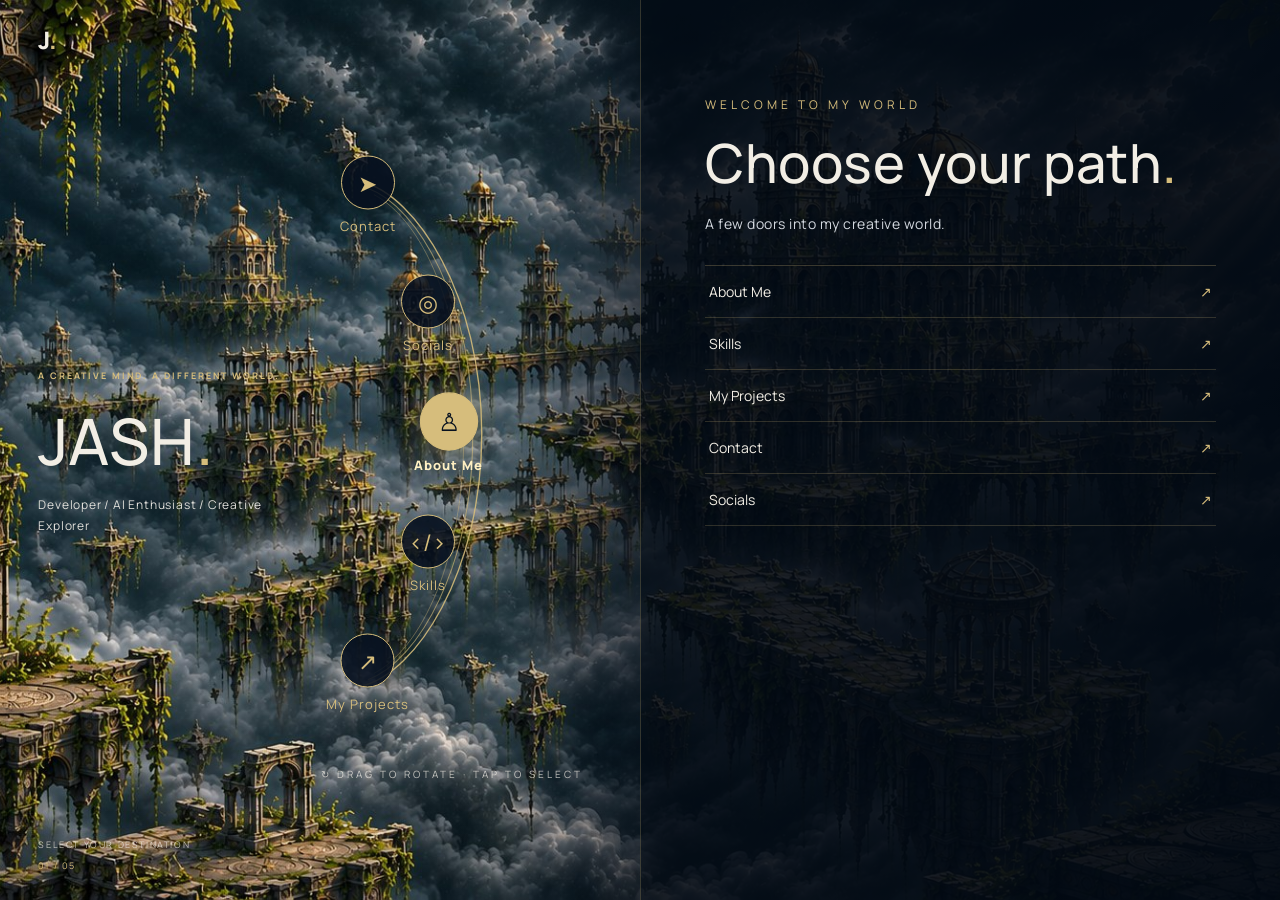
==== commit fed26788: "update 2.0" ====
--- a/index.html
+++ b/index.html
@@ -1,119 +1,79 @@
-
 <!DOCTYPE html>
 <html lang="en">
 <head>
     <meta charset="UTF-8">
     <meta name="viewport" content="width=device-width, initial-scale=1.0">
-
     <meta name="theme-color" content="#07111f">
-
+    <meta name="description" content="Enter Jash's creative world: an immersive portfolio of software projects, skills, jewellery design, and creative work.">
+    <meta property="og:type" content="website">
+    <meta property="og:title" content="JASH | My Creative World">
+    <meta property="og:description" content="Enter Jash's creative world: an immersive portfolio of software projects, skills, jewellery design, and creative work.">
     <title>JASH | My Creative World</title>
-
-    <!-- Google Fonts -->
+    <link rel="icon" type="image/svg+xml" href="assets/icons/favicon.svg">
     <link rel="preconnect" href="https://fonts.googleapis.com">
     <link rel="preconnect" href="https://fonts.gstatic.com" crossorigin>
-
     <link href="https://fonts.googleapis.com/css2?family=Manrope:wght@400;500;600;700;800&display=swap" rel="stylesheet">
-
-    <!-- CSS -->
     <link rel="stylesheet" href="css/style.css">
 </head>
+<body data-page="home">
+    <div class="background" aria-hidden="true"></div>
+    <div class="background-overlay" aria-hidden="true"></div>
 
-<body>
+    <header class="landing-section" id="home">
+        <a class="site-mark" href="index.html" aria-label="JASH home">J<span>.</span></a>
+        <div class="hero">
+            <p class="hero-eyebrow">A CREATIVE MIND. A DIFFERENT WORLD.</p>
+            <h1 id="hero-title">JASH<span>.</span></h1>
+            <p class="hero-role">Developer / AI Enthusiast / Creative Explorer</p>
+        </div>
+        <section class="orbit-section" aria-label="Explore the portfolio">
+            <div class="orbit-container">
+                <svg class="orbit-paths" viewBox="0 0 100 100" preserveAspectRatio="none" aria-hidden="true">
+                    <path class="orbit-path orbit-path-outer" d="M 2 28 C 25 58, 75 58, 98 28" />
+                    <path class="orbit-path orbit-path-middle" d="M 4 31 C 27 55, 73 55, 96 31" />
+                    <path class="orbit-path orbit-path-inner" d="M 6 34 C 29 52, 71 52, 94 34" />
+                </svg>
+                <nav class="orbit-items" aria-label="Portfolio destinations">
+                    <a class="orbit-item" href="about.html#open-destination" data-destination="about">
+                        <span class="orbit-icon" aria-hidden="true">♙</span>
+                        <span class="orbit-label">About Me</span>
+                    </a>
+                    <a class="orbit-item" href="skills.html#open-destination" data-destination="skills">
+                        <span class="orbit-icon" aria-hidden="true">&lt;/&gt;</span>
+                        <span class="orbit-label">Skills</span>
+                    </a>
+                    <a class="orbit-item" href="projects.html#open-destination" data-destination="projects">
+                        <span class="orbit-icon" aria-hidden="true">↗</span>
+                        <span class="orbit-label">My Projects</span>
+                    </a>
+                    <a class="orbit-item" href="contact.html#open-destination" data-destination="contact">
+                        <span class="orbit-icon" aria-hidden="true">➤</span>
+                        <span class="orbit-label">Contact</span>
+                    </a>
+                    <a class="orbit-item" href="socials.html#open-destination" data-destination="socials">
+                        <span class="orbit-icon" aria-hidden="true">◎</span>
+                        <span class="orbit-label">Socials</span>
+                    </a>
+                </nav>
+            </div>
+            <p class="orbit-instruction"><span aria-hidden="true">↻</span> DRAG TO ROTATE · TAP TO SELECT</p>
+        </section>
+        <p class="home-prompt">SELECT YOUR DESTINATION <span>01 / 05</span></p>
+    </header>
 
-    <!-- Fixed background -->
-    <div class="background"></div>
-    <div class="background-overlay"></div>
+    <main class="home-content">
+        <p class="home-content-kicker">WELCOME TO MY WORLD</p>
+        <h2>Choose your path<span>.</span></h2>
+        <p>A few doors into my creative world.</p>
+        <nav class="home-destinations" aria-label="Explore portfolio chapters">
+            <a href="about.html#open-destination">About Me <span aria-hidden="true">↗</span></a>
+            <a href="skills.html#open-destination">Skills <span aria-hidden="true">↗</span></a>
+            <a href="projects.html#open-destination">My Projects <span aria-hidden="true">↗</span></a>
+            <a href="contact.html#open-destination">Contact <span aria-hidden="true">↗</span></a>
+            <a href="socials.html#open-destination">Socials <span aria-hidden="true">↗</span></a>
+        </nav>
+    </main>
 
-    <!-- Main website -->
-    <main id="app">
-
-    <!-- HERO INTRODUCTION -->
-    <section class="hero">
-
-        <p class="hero-eyebrow">
-            A CREATIVE MIND. A DIFFERENT WORLD.
-        </p>
-
-        <h1>JASH<span>.</span></h1>
-
-        <p class="hero-role">
-            Developer / AI Enthusiast / Creative Explorer
-        </p>
-
-    </section>
-
-    <!-- ORBITAL NAVIGATION -->
-    <section class="orbit-section">
-
-        <div class="orbit-container">
-
-            <!-- Golden orbital paths -->
-            <div class="orbit orbit-outer"></div>
-            <div class="orbit orbit-inner"></div>
-
-            <!-- Navigation destinations -->
-            <div class="orbit-items">
-
-                <button class="orbit-item" data-destination="about">
-                    <span class="orbit-icon">♙</span>
-                    <span class="orbit-label">About Me</span>
-                </button>
-
-                <button class="orbit-item" data-destination="skills">
-                    <span class="orbit-icon">&lt;/&gt;</span>
-                    <span class="orbit-label">Skills</span>
-                </button>
-
-                <button class="orbit-item" data-destination="contact">
-                    <span class="orbit-icon">➤</span>
-                    <span class="orbit-label">Contact</span>
-                </button>
-
-                <button class="orbit-item" data-destination="projects">
-                    <span class="orbit-icon">↗</span>
-                    <span class="orbit-label">My Projects</span>
-                </button>
-
-                <button class="orbit-item" data-destination="socials">
-                    <span class="orbit-icon">◎</span>
-                    <span class="orbit-label">Socials</span>
-                </button>
-
-            </div>
-
-        </div>
-
-        <p class="orbit-instruction">
-            ↻ DRAG TO ROTATE · TAP TO SELECT
-        </p>
-
-<!-- DESTINATION PANEL -->
-<section
-    class="destination-panel"
-    id="destination-panel"
-    aria-hidden="true"
-    aria-labelledby="panel-title"
-    inert
->
-    <button class="panel-close" id="panel-close" aria-label="Close panel">
-        ×
-    </button>
-
-    <div class="panel-content">
-        <p class="panel-eyebrow">WELCOME TO MY WORLD</p>
-        <h2 id="panel-title">About Me</h2>
-        <div id="panel-body"></div>
-    </div>
-</section>
-
-
-    </section>
-
-</main>
-
-    <!-- JavaScript -->
     <script src="js/script.js"></script>
-
 </body>
 </html>
--- a/css/style.css
+++ b/css/style.css
@@ -13,6 +13,10 @@
     overflow-x: hidden;
 }
 
+html {
+    scroll-behavior: smooth;
+}
+
 /* CINEMATIC FIXED BACKGROUND */
 
 .background {
@@ -20,7 +24,7 @@
     inset: 0;
     z-index: -2;
 
-    background-image: url("../assets/images/background-world1.png");
+    background-image: url("../assets/images/background-world1.jpg");
 
     background-size: cover;
     background-position: center;
@@ -31,18 +35,18 @@
 
 @media (max-width: 767px) {
     .background {
-        background-image: url("../assets/images/background-world2.png");
-    }
-}
-
-/* ATMOSPHERIC DARK OVERLAY */
+        background-image: url("../assets/images/background-world2.jpg");
+    }
+}
+
+/* Keep the city artwork clear behind the page content. */
 
 .background-overlay {
     position: fixed;
     inset: 0;
     z-index: -1;
 
-    background: rgba(3, 10, 20, 0.48);
+    background: transparent;
 
     pointer-events: none;
 }
@@ -50,16 +54,8 @@
 /* Main content */
 
 #app {
-    min-height: 100vh;
     position: relative;
-
-    display: flex;
-    flex-direction: column;
-    justify-content: center;
-    align-items: center;
-
     text-align: center;
-    padding: 30px;
 }
 
 h1 {
@@ -80,8 +76,9 @@
 ===================================== */
 
 .hero {
+    width: 100%;
     text-align: center;
-    padding: 25px 15px 10px;
+    padding: 20px 15px 10px;
     position: relative;
     z-index: 2;
 }
@@ -111,47 +108,65 @@
     margin-top: 10px;
 }
 
-/* ORBIT SECTION */
+.landing-section {
+    min-height: 100svh;
+    display: flex;
+    flex-direction: column;
+    justify-content: center;
+    align-items: center;
+    padding: clamp(54px, 8vh, 90px) 20px;
+    scroll-margin-top: 0;
+}
 
 .orbit-section {
-    width: 100%;
-    padding: 20px 15px 35px;
+    width: min(100%, 1120px);
+    padding: clamp(14px, 3vh, 28px) 0 0;
     text-align: center;
     position: relative;
     z-index: 2;
 }
 
 .orbit-container {
-    width: min(760px, 100%);
-    height: 260px;
+    width: min(940px, 100%);
+    height: clamp(270px, 38vh, 340px);
     margin: auto;
     position: relative;
-}
-
-/* GOLDEN ORBITAL RINGS */
-
-.orbit {
+    cursor: grab;
+    touch-action: pan-y;
+    user-select: none;
+    -webkit-user-select: none;
+}
+
+.orbit-container.dragging {
+    cursor: grabbing;
+}
+
+.orbit-paths {
     position: absolute;
-    left: 50%;
-    top: 50%;
-    border: 1px solid rgba(214, 189, 124, 0.65);
-    border-radius: 50%;
-    transform: translate(-50%, -50%);
+    inset: 0;
+    width: 100%;
+    height: 100%;
+    overflow: visible;
     pointer-events: none;
 }
 
-.orbit-outer {
-    width: 100%;
-    height: 65%;
-}
-
-.orbit-inner {
-    width: 88%;
-    height: 48%;
-    opacity: 0.55;
-}
-
-/* ORBIT DESTINATIONS */
+.orbit-path {
+    fill: none;
+    stroke: rgba(214, 189, 124, 0.88);
+    stroke-width: 1.35;
+    vector-effect: non-scaling-stroke;
+    filter: drop-shadow(0 0 2px rgba(214, 189, 124, 0.24));
+}
+
+.orbit-path-middle {
+    stroke: rgba(214, 189, 124, 0.62);
+    stroke-width: 1.05;
+}
+
+.orbit-path-inner {
+    stroke: rgba(214, 189, 124, 0.44);
+    stroke-width: 0.9;
+}
 
 .orbit-items {
     position: absolute;
@@ -160,78 +175,50 @@
 
 .orbit-item {
     position: absolute;
+    top: 0;
     display: flex;
     flex-direction: column;
     align-items: center;
     gap: 10px;
-
-    background: transparent;
-    border: none;
-    color: #d6bd7c;
-
-    cursor: pointer;
-    font-family: inherit;
     min-width: 90px;
     min-height: 110px;
-
+    color: #d6bd7c;
+    text-decoration: none;
+    cursor: pointer;
     transform: translate(-50%, -50%);
-    transition: transform 0.3s ease;
-}
-
-.orbit-item:nth-child(1) {
-    left: 10%;
-    top: 43%;
-}
-
-.orbit-item:nth-child(2) {
-    left: 30%;
-    top: 72%;
-}
-
-.orbit-item:nth-child(3) {
-    left: 50%;
-    top: 80%;
-}
-
-.orbit-item:nth-child(4) {
-    left: 70%;
-    top: 72%;
-}
-
-.orbit-item:nth-child(5) {
-    left: 90%;
-    top: 43%;
-}
-
-/* CIRCULAR ICONS */
+    transition: color 0.25s ease, transform 0.25s ease;
+    z-index: 2;
+    -webkit-tap-highlight-color: transparent;
+}
 
 .orbit-icon {
     width: 66px;
     height: 66px;
-
     display: flex;
     justify-content: center;
     align-items: center;
-
     border: 1px solid #d6bd7c;
     border-radius: 50%;
-
-    background: rgba(7, 17, 31, 0.72);
-
+    background: rgba(7, 17, 31, 0.88);
     color: #d6bd7c;
     font-size: 27px;
-
-    transition: all 0.3s ease;
-}
-
-.orbit-item:hover .orbit-icon {
+    transition: background-color 0.25s ease, color 0.25s ease, box-shadow 0.25s ease, transform 0.25s ease;
+}
+
+.orbit-item:hover .orbit-icon,
+.orbit-item[aria-current="page"] .orbit-icon,
+.orbit-item[data-active="true"] .orbit-icon {
     background: #d6bd7c;
     color: #07111f;
-    transform: scale(1.1);
-    box-shadow: 0 0 25px rgba(214, 189, 124, 0.25);
-}
-
-/* DESTINATION LABELS */
+    transform: scale(1.08);
+    box-shadow: 0 0 22px rgba(214, 189, 124, 0.45);
+}
+
+.orbit-item[aria-current="page"] .orbit-label,
+.orbit-item[data-active="true"] .orbit-label {
+    color: #fff1c5;
+    font-weight: 800;
+}
 
 .orbit-label {
     font-size: 13px;
@@ -240,25 +227,184 @@
     color: #d6bd7c;
 }
 
+.orbit-item:focus-visible {
+    outline: 2px solid #d6bd7c;
+    outline-offset: 5px;
+    border-radius: 50%;
+}
+
 .orbit-instruction {
     color: rgba(242, 238, 229, 0.75);
     font-size: 10px;
     letter-spacing: 3px;
-    margin-top: 5px;
-}
-
-/* MOBILE RESPONSIVENESS */
-
-@media (max-width: 600px) {
+    margin-top: 18px;
+}
+
+@media (min-width: 960px) {
+    body[data-page] {
+        display: grid;
+        grid-template-columns: minmax(0, 1fr) minmax(0, 1fr);
+        align-items: start;
+    }
+
+    .background-overlay {
+        background: linear-gradient(
+            90deg,
+            rgba(3, 10, 20, 0.02) 0%,
+            rgba(3, 10, 20, 0.06) 39%,
+            rgba(3, 10, 20, 0.72) 52%,
+            rgba(3, 10, 20, 0.91) 100%
+        );
+    }
+
+    .landing-section {
+        display: grid;
+        grid-template-columns: minmax(0, 0.82fr) minmax(250px, 1fr);
+        grid-template-rows: auto minmax(0, 1fr) auto;
+        column-gap: clamp(0px, 2vw, 18px);
+        position: sticky;
+        top: 0;
+        grid-column: 1;
+        height: 100vh;
+        min-height: 680px;
+        padding: 28px clamp(20px, 3vw, 48px);
+        overflow: hidden;
+    }
+
+    .site-mark {
+        grid-column: 1;
+        grid-row: 1;
+        justify-self: start;
+        color: #f2eee5;
+        font-size: 24px;
+        font-weight: 800;
+        line-height: 1;
+        text-decoration: none;
+    }
+
+    .site-mark span,
+    .home-content h2 span {
+        color: #d6bd7c;
+    }
+
+    .hero {
+        grid-column: 1;
+        grid-row: 2;
+        padding: 0;
+        text-align: left;
+    }
+
+    .hero-eyebrow {
+        font-size: 9px;
+        letter-spacing: 2px;
+        line-height: 1.8;
+    }
+
+    .hero h1 {
+        font-size: clamp(42px, 5vw, 68px);
+        letter-spacing: 1px;
+    }
+
+    .hero-role {
+        font-size: 12px;
+        line-height: 1.8;
+        letter-spacing: 0.8px;
+    }
+
+    .orbit-section {
+        grid-column: 2;
+        grid-row: 1 / 4;
+        display: flex;
+        flex-direction: column;
+        justify-content: center;
+        width: 100%;
+        padding: 0;
+    }
 
     .orbit-container {
-        height: 210px;
+        width: min(360px, 100%);
+        height: min(70vh, 680px);
+        min-height: 460px;
     }
 
     .orbit-item {
-        min-width: 65px;
-        min-height: 90px;
-        gap: 8px;
+        min-width: 74px;
+        min-height: 72px;
+        gap: 7px;
+    }
+
+    .orbit-icon {
+        width: 54px;
+        height: 54px;
+        font-size: 23px;
+    }
+
+    .home-prompt {
+        grid-column: 1;
+        grid-row: 3;
+        justify-self: start;
+        margin: 0;
+        color: rgba(242, 238, 229, 0.72);
+        font-size: 9px;
+        letter-spacing: 1.6px;
+        text-align: left;
+    }
+
+    .home-prompt span {
+        display: block;
+        margin-top: 8px;
+        color: #d6bd7c;
+    }
+
+    body[data-page] > .destination-page,
+    body[data-page] > .home-content {
+        grid-column: 2;
+        width: 100%;
+        min-width: 0;
+        min-height: 100vh;
+        margin: 0;
+        padding: clamp(72px, 9vh, 100px) clamp(28px, 5vw, 76px);
+        border-top: 0;
+        border-left: 1px solid rgba(214, 189, 124, 0.22);
+        background: rgba(3, 10, 20, 0.52);
+        text-align: left;
+    }
+
+    body[data-page] > .destination-page {
+        padding-top: clamp(82px, 10vh, 112px);
+    }
+
+    .back-to-home {
+        right: clamp(28px, 5vw, 76px);
+    }
+}
+
+@media (max-width: 700px) {
+    .landing-section {
+        min-height: 100svh;
+        padding: 46px 16px 38px;
+    }
+
+    @media (prefers-reduced-motion: reduce) {
+        html {
+            scroll-behavior: auto;
+        }
+
+        .orbit-item,
+        .orbit-icon,
+        .orbit-label {
+            transition: none !important;
+        }
+    }
+
+    .orbit-container {
+        height: clamp(230px, 35vh, 280px);
+    }
+
+    .orbit-item {
+        min-width: 64px;
+        min-height: 72px;
+        gap: 7px;
     }
 
     .orbit-icon {
@@ -269,27 +415,18 @@
 
     .orbit-label {
         font-size: 10px;
-        letter-spacing: 0.5px;
+        letter-spacing: 0.3px;
     }
 
     .orbit-instruction {
         font-size: 9px;
         letter-spacing: 1.5px;
     }
-
-    .orbit-outer {
-        height: 58%;
-    }
-
-    .orbit-inner {
-        height: 42%;
-    }
 }
 
 @media (max-width: 370px) {
-
-    .orbit-container {
-        height: 190px;
+    .orbit-item {
+        min-height: 66px;
     }
 
     .orbit-icon {
@@ -302,199 +439,150 @@
     }
 }
 
-/* ORBIT INTERACTION */
-
-.orbit-container {
-    cursor: grab;
-    touch-action: pan-y;
-    user-select: none;
-}
-
-.orbit-container.dragging {
-    cursor: grabbing;
-}
-
-.orbit-item {
-    z-index: 2;
-    -webkit-tap-highlight-color: transparent;
-}
-
-.orbit-item.active .orbit-icon {
-    background: #d6bd7c;
-    color: #07111f;
-    box-shadow:
-        0 0 15px rgba(214, 189, 124, 0.7),
-        0 0 35px rgba(214, 189, 124, 0.3);
-    transform: scale(1.12);
-}
-
-.orbit-item.active .orbit-label {
-    color: #fff1c5;
+/* DESTINATION PAGES */
+
+.destination-page {
+    position: relative;
+    width: 100%;
+    margin: 0;
+    padding: clamp(74px, 9vw, 104px) clamp(20px, 5vw, 72px) 90px;
+    border-top: 1px solid rgba(214, 189, 124, 0.24);
+    background: linear-gradient(
+        180deg,
+        rgba(3, 10, 20, 0.82),
+        rgba(3, 10, 20, 0.94)
+    );
+}
+
+.home-content {
+    padding: 64px 20px 80px;
+    background: linear-gradient(
+        180deg,
+        rgba(3, 10, 20, 0.82),
+        rgba(3, 10, 20, 0.94)
+    );
+    text-align: center;
+}
+
+.home-content h2 {
+    margin-top: 12px;
+    color: #f2eee5;
+    font-size: clamp(32px, 6vw, 54px);
+    font-weight: 500;
+    letter-spacing: 0.5px;
+}
+
+.home-content > p:not(.home-content-kicker) {
+    color: #d3d8df;
+    letter-spacing: 0.5px;
+    font-size: 14px;
+}
+
+.home-destinations {
+    display: grid;
+    width: min(560px, 100%);
+    margin: 32px auto 0;
+    border-top: 1px solid rgba(214, 189, 124, 0.25);
+}
+
+.home-destinations a {
+    display: flex;
+    justify-content: space-between;
+    gap: 20px;
+    padding: 16px 4px;
+    border-bottom: 1px solid rgba(214, 189, 124, 0.2);
+    color: #f2eee5;
+    font-size: 14px;
+    text-align: left;
+    text-decoration: none;
+}
+
+.home-destinations a span {
+    color: #d6bd7c;
+}
+
+.home-destinations a:focus-visible {
+    outline: 2px solid #d6bd7c;
+    outline-offset: 3px;
+}
+
+.destination-heading {
+    margin: 0 auto clamp(28px, 5vw, 54px);
+    text-align: left;
+}
+
+.destination-kicker {
+    color: #d6bd7c;
+    font-size: 10px;
     font-weight: 800;
-}
-
-.orbit-item:focus-visible {
-    outline: 2px solid #d6bd7c;
-    outline-offset: 5px;
-    border-radius: 50%;
-}
-
-@media (prefers-reduced-motion: reduce) {
-    .orbit-item,
-    .orbit-icon,
-    .orbit-label {
-        transition: none !important;
-    }
-}
-
-/* =====================================
-   PHASE 2.4 — DESTINATION PANELS
-===================================== */
-
-.destination-panel {
-    position: fixed;
-    inset: 0;
-    z-index: 10;
-
-    display: flex;
-    justify-content: center;
-    align-items: center;
-
-    padding: 30px 20px;
-    background: rgba(3, 9, 18, 0.88);
-
-    opacity: 0;
-    visibility: hidden;
-    pointer-events: none;
-
-    transition: opacity 0.4s ease, visibility 0.4s ease;
-}
-
-.destination-panel.is-open {
-    opacity: 1;
-    visibility: visible;
-    pointer-events: auto;
-}
-
-.panel-content {
-    width: min(720px, 100%);
-    max-height: 80vh;
-    overflow-y: auto;
-    padding: 55px 35px;
-
-    border: 1px solid rgba(214, 189, 124, 0.5);
-    background: rgba(7, 17, 31, 0.96);
-    text-align: center;
-}
-
-.panel-eyebrow {
-    color: #d6bd7c;
-    font-size: 10px;
-    letter-spacing: 4px;
-}
-
-.panel-content h2 {
+    letter-spacing: 3px;
+}
+
+.destination-heading h2 {
+    margin: 10px 0 0;
     color: #f2eee5;
-    font-size: clamp(32px, 6vw, 55px);
+    font-size: clamp(36px, 6vw, 64px);
     font-weight: 500;
-    margin: 15px 0 25px;
-}
-
-.panel-content h3 {
+    letter-spacing: 1px;
+}
+
+.destination-content {
+    width: 100%;
+    text-align: left;
+}
+
+.destination-content h3 {
     color: #d6bd7c;
     margin: 22px 0 10px;
 }
 
-.panel-content p {
+.destination-content p {
     color: #e0dfda;
     font-size: 14px;
     line-height: 1.9;
     letter-spacing: 0.5px;
 }
 
-.panel-close {
+.back-to-home {
     position: absolute;
-    top: 25px;
-    right: 30px;
-
-    background: transparent;
-    border: 1px solid #d6bd7c;
-    color: #d6bd7c;
-
-    width: 45px;
-    height: 45px;
-    border-radius: 50%;
-
-    font-size: 30px;
-    cursor: pointer;
-}
-
-.panel-close:hover {
-    background: #d6bd7c;
-    color: #07111f;
-}
-
-.panel-link {
-    display: inline-block;
-    margin: 10px;
-    padding: 12px 22px;
-    border: 1px solid #d6bd7c;
-    color: #d6bd7c;
+    top: 30px;
+    right: clamp(20px, 5vw, 72px);
+    color: #d6bd7c;
+    font-size: 11px;
+    letter-spacing: 0.8px;
     text-decoration: none;
-    transition: 0.3s ease;
-}
-
-.panel-link:hover {
-    background: #d6bd7c;
-    color: #07111f;
+    transition: color 0.2s ease;
+}
+
+.back-to-home:hover {
+    color: #fff1c5;
+}
+
+.back-to-home:focus-visible {
+    outline: 2px solid #d6bd7c;
+    outline-offset: 5px;
 }
 
 @media (max-width: 600px) {
-    .panel-content {
-        padding: 45px 20px;
-    }
-
-    .panel-close {
-        top: 15px;
-        right: 15px;
-    }
-}
-
-@media (prefers-reduced-motion: reduce) {
-    .destination-panel,
-    .panel-link {
-        transition: none;
+    .home-content {
+        padding: 54px 20px 64px;
+    }
+
+    .destination-page {
+        width: 100%;
+        padding: 82px 20px 64px;
+    }
+
+    .destination-heading {
+        margin-bottom: 32px;
+    }
+
+    .back-to-home {
+        top: 24px;
     }
 }
 
 /* ABOUT ME EXPERIENCE */
-
-.destination-panel.is-about {
-    padding: clamp(16px, 4vw, 48px);
-}
-
-.destination-panel.is-about .panel-content {
-    width: min(1040px, 100%);
-    max-height: 88vh;
-    padding: clamp(28px, 5vw, 64px);
-    overflow-y: auto;
-    border-color: rgba(214, 189, 124, 0.42);
-    background:
-        linear-gradient(145deg, rgba(10, 23, 38, 0.98), rgba(5, 14, 25, 0.98));
-    box-shadow: 0 28px 90px rgba(0, 0, 0, 0.45);
-    text-align: left;
-    scrollbar-color: rgba(214, 189, 124, 0.55) rgba(7, 17, 31, 0.7);
-}
-
-.destination-panel.is-about .panel-eyebrow {
-    color: #d6bd7c;
-    letter-spacing: 3px;
-}
-
-.destination-panel.is-about .panel-content h2 {
-    margin: 10px 0 32px;
-    letter-spacing: 1px;
-}
 
 .about-experience {
     display: grid;
@@ -646,15 +734,6 @@
 }
 
 @media (max-width: 700px) {
-    .destination-panel.is-about {
-        padding: 14px;
-    }
-
-    .destination-panel.is-about .panel-content {
-        max-height: 90vh;
-        padding: 30px 22px;
-    }
-
     .about-detail-grid,
     .about-project-grid {
         grid-template-columns: 1fr;
@@ -672,27 +751,6 @@
 }
 
 /* SKILLS EXPERIENCE */
-
-.destination-panel.is-skills {
-    padding: clamp(16px, 4vw, 48px);
-}
-
-.destination-panel.is-skills .panel-content {
-    width: min(1040px, 100%);
-    max-height: 88vh;
-    padding: clamp(28px, 5vw, 64px);
-    overflow-y: auto;
-    border-color: rgba(214, 189, 124, 0.42);
-    background:
-        linear-gradient(145deg, rgba(10, 23, 38, 0.98), rgba(5, 14, 25, 0.98));
-    text-align: left;
-    scrollbar-color: rgba(214, 189, 124, 0.55) rgba(7, 17, 31, 0.7);
-}
-
-.destination-panel.is-skills .panel-content h2 {
-    margin: 10px 0 30px;
-    letter-spacing: 1px;
-}
 
 .skills-experience {
     display: grid;
@@ -1003,15 +1061,6 @@
 }
 
 @media (max-width: 700px) {
-    .destination-panel.is-skills {
-        padding: 14px;
-    }
-
-    .destination-panel.is-skills .panel-content {
-        max-height: 90vh;
-        padding: 30px 22px;
-    }
-
     .skills-grid {
         grid-template-columns: repeat(2, minmax(0, 1fr));
         gap: 10px;
@@ -1047,27 +1096,6 @@
 }
 
 /* CONTACT EXPERIENCE */
-
-.destination-panel.is-contact {
-    padding: clamp(16px, 4vw, 48px);
-}
-
-.destination-panel.is-contact .panel-content {
-    width: min(940px, 100%);
-    max-height: 88vh;
-    padding: clamp(28px, 5vw, 60px);
-    overflow-y: auto;
-    border-color: rgba(214, 189, 124, 0.42);
-    background:
-        linear-gradient(145deg, rgba(10, 23, 38, 0.98), rgba(5, 14, 25, 0.98));
-    text-align: left;
-    scrollbar-color: rgba(214, 189, 124, 0.55) rgba(7, 17, 31, 0.7);
-}
-
-.destination-panel.is-contact .panel-content h2 {
-    margin: 10px 0 30px;
-    letter-spacing: 1px;
-}
 
 .contact-experience {
     display: grid;
@@ -1278,15 +1306,6 @@
 }
 
 @media (max-width: 700px) {
-    .destination-panel.is-contact {
-        padding: 14px;
-    }
-
-    .destination-panel.is-contact .panel-content {
-        max-height: 90vh;
-        padding: 30px 22px;
-    }
-
     .contact-methods {
         grid-template-columns: 1fr;
     }
@@ -1323,27 +1342,6 @@
 }
 
 /* MY PROJECTS EXPERIENCE */
-
-.destination-panel.is-projects {
-    padding: clamp(16px, 4vw, 48px);
-}
-
-.destination-panel.is-projects .panel-content {
-    width: min(1120px, 100%);
-    max-height: 90vh;
-    padding: clamp(24px, 4.5vw, 58px);
-    overflow-y: auto;
-    border-color: rgba(214, 189, 124, 0.42);
-    background:
-        linear-gradient(145deg, rgba(10, 23, 38, 0.98), rgba(5, 14, 25, 0.98));
-    text-align: left;
-    scrollbar-color: rgba(214, 189, 124, 0.55) rgba(7, 17, 31, 0.7);
-}
-
-.destination-panel.is-projects .panel-content h2 {
-    margin: 8px 0 28px;
-    letter-spacing: 1px;
-}
 
 .projects-experience,
 .project-subview {
@@ -1842,58 +1840,152 @@
 /* CAD JEWELLERY GALLERY */
 
 .cad-gallery-view {
-    gap: 28px;
+    gap: clamp(34px, 5vw, 58px);
+}
+
+.cad-gallery-intro {
+    max-width: 760px;
+    padding: clamp(8px, 2vw, 18px) 0 clamp(10px, 2vw, 18px);
+}
+
+.cad-gallery-intro h3,
+.cad-documents-heading h3 {
+    margin: 14px 0 0;
+    color: #f4efe4;
+    font-family: Georgia, "Times New Roman", serif;
+    font-size: clamp(32px, 5.2vw, 54px);
+    font-weight: 400;
+    letter-spacing: 0.2px;
+    line-height: 1.16;
+}
+
+.cad-gallery-intro > p:not(.projects-kicker),
+.cad-documents-heading > p:last-child {
+    max-width: 650px;
+    margin: 15px 0 0;
+    color: #c4cbd2;
+    font-size: 13px;
+    line-height: 1.9;
+    letter-spacing: 0.15px;
+}
+
+.cad-gallery-rule {
+    display: block;
+    width: 86px;
+    height: 1px;
+    margin-top: 26px;
+    background: linear-gradient(90deg, #d6bd7c, rgba(214, 189, 124, 0));
 }
 
 .cad-category {
-    padding-top: 22px;
-    border-top: 1px solid rgba(214, 189, 124, 0.26);
+    padding-top: 26px;
+    border-top: 1px solid rgba(214, 189, 124, 0.34);
 }
 
 .cad-category-heading h4 {
-    margin-top: 8px;
-    font-size: 20px;
+    margin-top: 10px;
+    color: #f2eee5;
+    font-family: Georgia, "Times New Roman", serif;
+    font-size: clamp(24px, 3.2vw, 32px);
+    font-weight: 400;
 }
 
 .cad-design-grid {
     display: grid;
-    grid-template-columns: repeat(3, minmax(0, 1fr));
-    gap: 14px;
-    margin-top: 16px;
+    grid-template-columns: repeat(2, minmax(0, 1fr));
+    gap: clamp(16px, 2.4vw, 26px);
+    margin-top: 22px;
 }
 
 .cad-design-card {
     display: grid;
     align-content: start;
-    gap: 10px;
+    gap: 0;
     min-width: 0;
-    padding: 0 0 14px;
-    border: 1px solid rgba(214, 189, 124, 0.22);
-    background: rgba(3, 10, 20, 0.45);
+    padding: 0 0 20px;
+    overflow: hidden;
+    border: 1px solid rgba(214, 189, 124, 0.24);
+    background: linear-gradient(155deg, rgba(13, 26, 39, 0.82), rgba(3, 9, 17, 0.94));
     color: #f2eee5;
     font: inherit;
     text-align: left;
     cursor: pointer;
+    transition: transform 0.3s ease, border-color 0.3s ease, box-shadow 0.3s ease;
+}
+
+.cad-design-card:hover {
+    transform: translateY(-4px);
+    border-color: rgba(214, 189, 124, 0.68);
+    box-shadow: 0 20px 46px rgba(0, 0, 0, 0.3);
+}
+
+.cad-design-card:focus-visible,
+.cad-gallery-image:focus-visible,
+.cad-document-card:focus-visible {
+    outline: 2px solid #d6bd7c;
+    outline-offset: 4px;
 }
 
 .cad-design-card > :not(.project-media) {
-    margin-right: 14px;
-    margin-left: 14px;
-}
-
-.cad-design-card .project-media {
-    margin-bottom: 3px;
+    margin-right: clamp(16px, 2vw, 24px);
+    margin-left: clamp(16px, 2vw, 24px);
+}
+
+.cad-design-card > .project-media {
+    width: 100%;
+    aspect-ratio: 1.35 / 1;
+    margin-bottom: 18px;
+    padding: 12px;
+    border-bottom: 1px solid rgba(214, 189, 124, 0.16);
+    background:
+        radial-gradient(ellipse at 50% 58%, rgba(214, 189, 124, 0.1), transparent 58%),
+        linear-gradient(145deg, #101820, #05080c 68%);
+    object-fit: contain;
+    transition: transform 0.45s ease, filter 0.45s ease;
+}
+
+.cad-design-card:hover > .project-media {
+    transform: scale(1.025);
+    filter: brightness(1.08);
+}
+
+.cad-design-meta {
+    display: flex;
+    align-items: center;
+    justify-content: space-between;
+    gap: 12px;
 }
 
 .cad-design-name {
-    font-size: 14px;
-    font-weight: 700;
+    color: #f4efe4;
+    font-family: Georgia, "Times New Roman", serif;
+    font-size: clamp(19px, 2.4vw, 24px);
+    font-weight: 400;
+    letter-spacing: 0.15px;
+}
+
+.cad-design-open {
+    display: grid;
+    width: 32px;
+    height: 32px;
+    flex: 0 0 auto;
+    place-items: center;
+    border: 1px solid rgba(214, 189, 124, 0.4);
+    border-radius: 50%;
+    color: #d6bd7c;
+    transition: transform 0.25s ease, background-color 0.25s ease;
+}
+
+.cad-design-card:hover .cad-design-open {
+    transform: translate(2px, -2px);
+    background: rgba(214, 189, 124, 0.1);
 }
 
 .cad-design-description {
-    color: #aeb8c5;
-    font-size: 11px;
-    line-height: 1.7;
+    margin-top: 8px !important;
+    color: #b7c0c9;
+    font-size: 12px;
+    line-height: 1.75;
 }
 
 .cad-empty-note,
@@ -1905,13 +1997,125 @@
 }
 
 .cad-software-note {
-    padding-top: 16px;
-    border-top: 1px solid rgba(214, 189, 124, 0.2);
+    padding-top: 18px;
+    border-top: 1px solid rgba(214, 189, 124, 0.22);
     color: #d6bd7c;
 }
 
 .cad-empty-render .project-media {
     min-height: 220px;
+}
+
+.cad-detail-view .project-subview-heading h3 {
+    font-family: Georgia, "Times New Roman", serif;
+    font-size: clamp(30px, 4vw, 42px);
+    font-weight: 400;
+}
+
+.cad-gallery-image {
+    display: block;
+}
+
+.cad-gallery-image .project-media {
+    width: 100%;
+    aspect-ratio: 1.35 / 1;
+    padding: 12px;
+    background:
+        radial-gradient(ellipse at 50% 58%, rgba(214, 189, 124, 0.1), transparent 58%),
+        linear-gradient(145deg, #101820, #05080c 68%);
+    object-fit: contain;
+}
+
+.cad-documents {
+    display: grid;
+    gap: 22px;
+    padding-top: clamp(26px, 4vw, 40px);
+    border-top: 1px solid rgba(214, 189, 124, 0.34);
+}
+
+.cad-documents-heading h3 {
+    font-size: clamp(26px, 3.8vw, 38px);
+}
+
+.cad-documents-heading > p:last-child {
+    margin-top: 9px;
+}
+
+.cad-document-grid {
+    display: grid;
+    grid-template-columns: repeat(2, minmax(0, 1fr));
+    gap: clamp(16px, 2.4vw, 26px);
+}
+
+.cad-document-card {
+    display: grid;
+    align-content: start;
+    min-width: 0;
+    padding: 0;
+    overflow: hidden;
+    border: 1px solid rgba(214, 189, 124, 0.26);
+    background: rgba(3, 10, 20, 0.64);
+    color: #f2eee5;
+    font: inherit;
+    text-align: left;
+    cursor: zoom-in;
+    transition: border-color 0.25s ease, transform 0.25s ease;
+}
+
+.cad-document-card:hover {
+    transform: translateY(-3px);
+    border-color: rgba(214, 189, 124, 0.7);
+}
+
+.cad-document-image {
+    display: grid;
+    height: clamp(180px, 24vw, 280px);
+    place-items: center;
+    padding: 12px;
+    background:
+        radial-gradient(ellipse at 50% 50%, rgba(214, 189, 124, 0.08), transparent 65%),
+        #080d13;
+}
+
+.cad-document-image .project-media {
+    width: 100%;
+    height: 100%;
+    border: 0;
+    object-fit: contain;
+}
+
+.cad-document-copy {
+    display: grid;
+    gap: 8px;
+    padding: 16px 18px 19px;
+    border-top: 1px solid rgba(214, 189, 124, 0.18);
+}
+
+.cad-document-kind {
+    color: #d6bd7c;
+    font-size: 9px;
+    font-weight: 800;
+    letter-spacing: 1.6px;
+    text-transform: uppercase;
+}
+
+.cad-document-title {
+    color: #f2eee5;
+    font-family: Georgia, "Times New Roman", serif;
+    font-size: 17px;
+    line-height: 1.5;
+}
+
+.cad-document-action {
+    margin-top: 3px;
+    color: #e8ce88;
+    font-size: 10px;
+    font-weight: 700;
+}
+
+.cad-document-action span {
+    display: inline-block;
+    margin-left: 4px;
 }
 
 /* EVENTS */
@@ -2075,15 +2279,6 @@
 }
 
 @media (max-width: 760px) {
-    .destination-panel.is-projects {
-        padding: 12px;
-    }
-
-    .destination-panel.is-projects .panel-content {
-        max-height: 92vh;
-        padding: 28px 20px;
-    }
-
     .software-project-grid,
     .event-card-grid {
         grid-template-columns: 1fr;
@@ -2125,7 +2320,8 @@
     }
 
     .cad-design-grid,
-    .event-photo-gallery {
+    .event-photo-gallery,
+    .cad-document-grid {
         grid-template-columns: 1fr;
     }
 
@@ -2143,9 +2339,203 @@
     .project-chapter,
     .project-chapter-arrow,
     .text-action span,
+    .cad-design-card,
+    .cad-design-card > .project-media,
+    .cad-design-open,
+    .cad-document-card,
     .jewels-gallery-item .project-media,
     .cad-gallery-image .project-media,
     .event-photo .project-media {
         transition: none;
     }
 }
+
+/* SOCIALS EXPERIENCE */
+
+.socials-experience {
+    display: grid;
+    gap: clamp(28px, 5vw, 48px);
+    animation: socials-arrive 0.45s ease both;
+}
+
+.socials-intro {
+    max-width: 760px;
+}
+
+.socials-kicker {
+    color: #d6bd7c;
+    font-size: 10px;
+    font-weight: 800;
+    letter-spacing: 2.4px;
+}
+
+.socials-intro h3 {
+    margin: 12px 0 0;
+    color: #f2eee5;
+    font-size: clamp(24px, 4vw, 40px);
+    font-weight: 500;
+    letter-spacing: 0.4px;
+    line-height: 1.3;
+}
+
+.socials-intro > p:last-child {
+    margin-top: 12px;
+    color: #c4cbd2;
+    font-size: 14px;
+    line-height: 1.85;
+    letter-spacing: 0.15px;
+}
+
+.socials-grid {
+    display: grid;
+    grid-template-columns: repeat(3, minmax(0, 1fr));
+    gap: 16px;
+}
+
+.social-card {
+    display: grid;
+    align-content: start;
+    gap: 15px;
+    min-width: 0;
+    min-height: 220px;
+    padding: clamp(18px, 2.6vw, 26px);
+    border: 1px solid rgba(214, 189, 124, 0.28);
+    background:
+        linear-gradient(145deg, rgba(13, 30, 47, 0.88), rgba(4, 12, 22, 0.78));
+    color: #f2eee5;
+    text-decoration: none;
+    transition:
+        transform 0.25s ease,
+        border-color 0.25s ease,
+        background-color 0.25s ease,
+        box-shadow 0.25s ease;
+}
+
+a.social-card:hover {
+    transform: translateY(-4px);
+    border-color: rgba(214, 189, 124, 0.72);
+    background-color: rgba(19, 38, 55, 0.95);
+    box-shadow: 0 16px 38px rgba(0, 0, 0, 0.24);
+}
+
+.social-card:focus-visible {
+    outline: 2px solid #d6bd7c;
+    outline-offset: 4px;
+}
+
+.social-card-heading {
+    display: flex;
+    align-items: center;
+    justify-content: space-between;
+}
+
+.social-card-logo {
+    display: block;
+    width: 42px;
+    height: 42px;
+    object-fit: contain;
+    filter: brightness(0) saturate(100%) invert(83%) sepia(22%) saturate(530%) hue-rotate(2deg) brightness(91%) contrast(87%);
+}
+
+.social-card-arrow {
+    display: grid;
+    width: 32px;
+    height: 32px;
+    place-items: center;
+    border: 1px solid rgba(214, 189, 124, 0.35);
+    border-radius: 50%;
+    color: #d6bd7c;
+    font-size: 16px;
+    transition: transform 0.2s ease, background-color 0.2s ease;
+}
+
+a.social-card:hover .social-card-arrow {
+    transform: translate(2px, -2px);
+    background: rgba(214, 189, 124, 0.1);
+}
+
+.social-card-name {
+    color: #f2eee5;
+    font-size: clamp(18px, 2.3vw, 22px);
+    font-weight: 600;
+    letter-spacing: 0.2px;
+}
+
+.social-card-description {
+    color: #c4cbd2;
+    font-size: 12px;
+    line-height: 1.75;
+}
+
+.social-card-action {
+    align-self: end;
+    margin-top: 2px;
+    color: #e8ce88;
+    font-size: 10px;
+    font-weight: 700;
+    letter-spacing: 0.4px;
+}
+
+.social-card-unavailable {
+    border-style: dashed;
+    border-color: rgba(214, 189, 124, 0.2);
+    background: rgba(5, 13, 23, 0.62);
+}
+
+.social-card-unavailable .social-card-logo {
+    opacity: 0.76;
+}
+
+.social-card-unavailable .social-card-action {
+    color: #aeb8c5;
+    font-weight: 500;
+}
+
+@keyframes socials-arrive {
+    from {
+        opacity: 0;
+        transform: translateY(9px);
+    }
+
+    to {
+        opacity: 1;
+        transform: translateY(0);
+    }
+}
+
+@media (max-width: 760px) {
+    .socials-grid {
+        grid-template-columns: repeat(2, minmax(0, 1fr));
+    }
+}
+
+@media (max-width: 480px) {
+    .socials-grid {
+        grid-template-columns: 1fr;
+    }
+
+    .social-card {
+        min-height: 190px;
+    }
+}
+
+@media (prefers-reduced-motion: reduce) {
+    .socials-experience {
+        animation: none;
+    }
+
+    .social-card,
+    .social-card-arrow {
+        transition: none;
+    }
+}
+
+@media (prefers-reduced-motion: reduce) {
+    *,
+    *::before,
+    *::after {
+        animation: none !important;
+        scroll-behavior: auto !important;
+        transition: none !important;
+    }
+}
